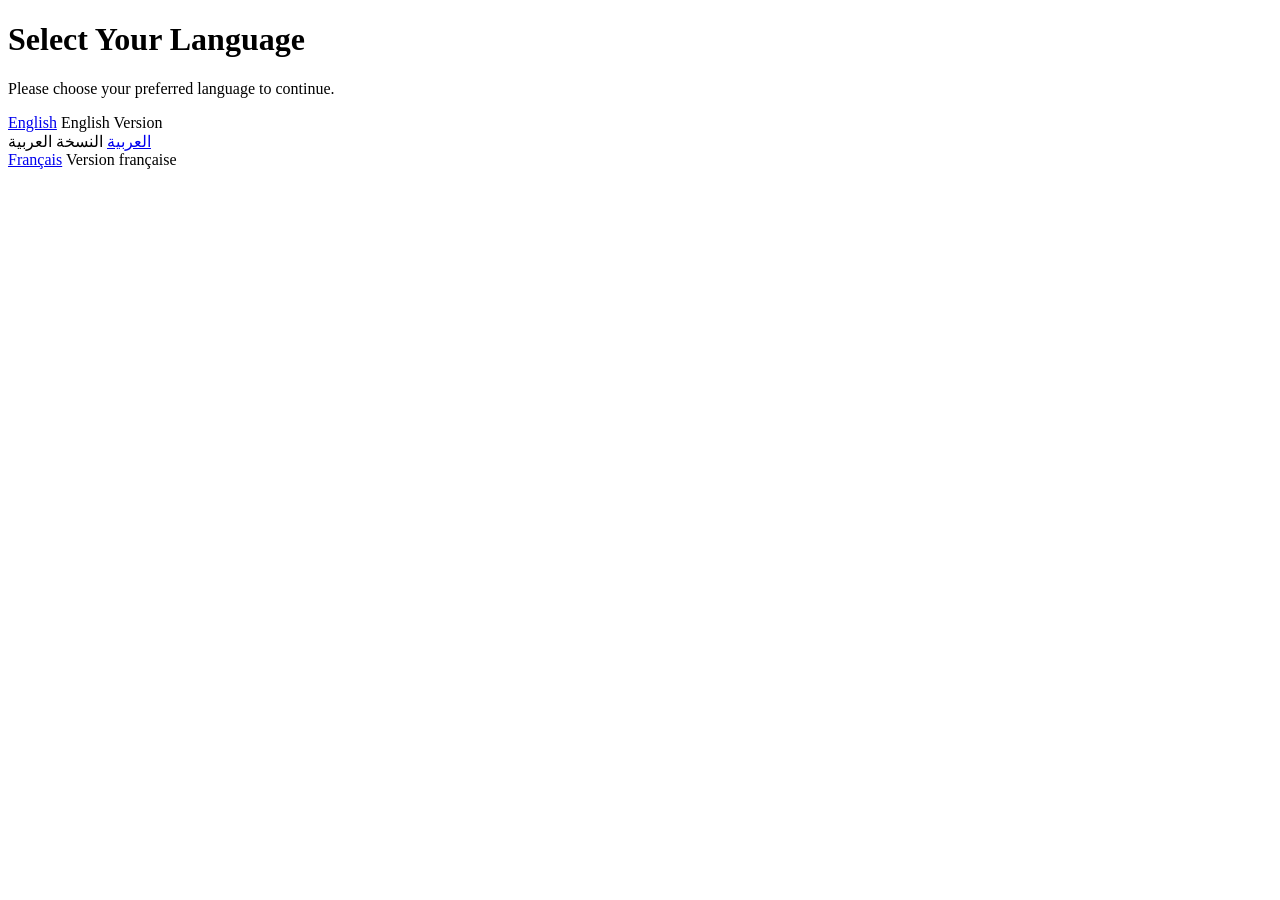
==== index.html @ 6f435495 "Add language selector page" ====
<!DOCTYPE html>
<html lang="en">
<head>
  <meta charset="UTF-8" />
  <meta name="viewport" content="width=device-width, initial-scale=1.0" />
  <title>Karim Nageeb – Choose Language</title>
  <link rel="stylesheet" href="style.css" />
</head>
<body>
  <div class="container">
    <div class="hero">
      <h1>Select Your Language</h1>
      <p>Please choose your preferred language to continue.</p>
      <div class="lang-cards">
        <div class="lang-card">
          <a href="en.html">English</a>
          <span>English Version</span>
        </div>
        <div class="lang-card">
          <a href="ar.html">العربية</a>
          <span>النسخة العربية</span>
        </div>
        <div class="lang-card">
          <a href="fr.html">Français</a>
          <span>Version française</span>
        </div>
      </div>
    </div>
  </div>
</body>
</html>
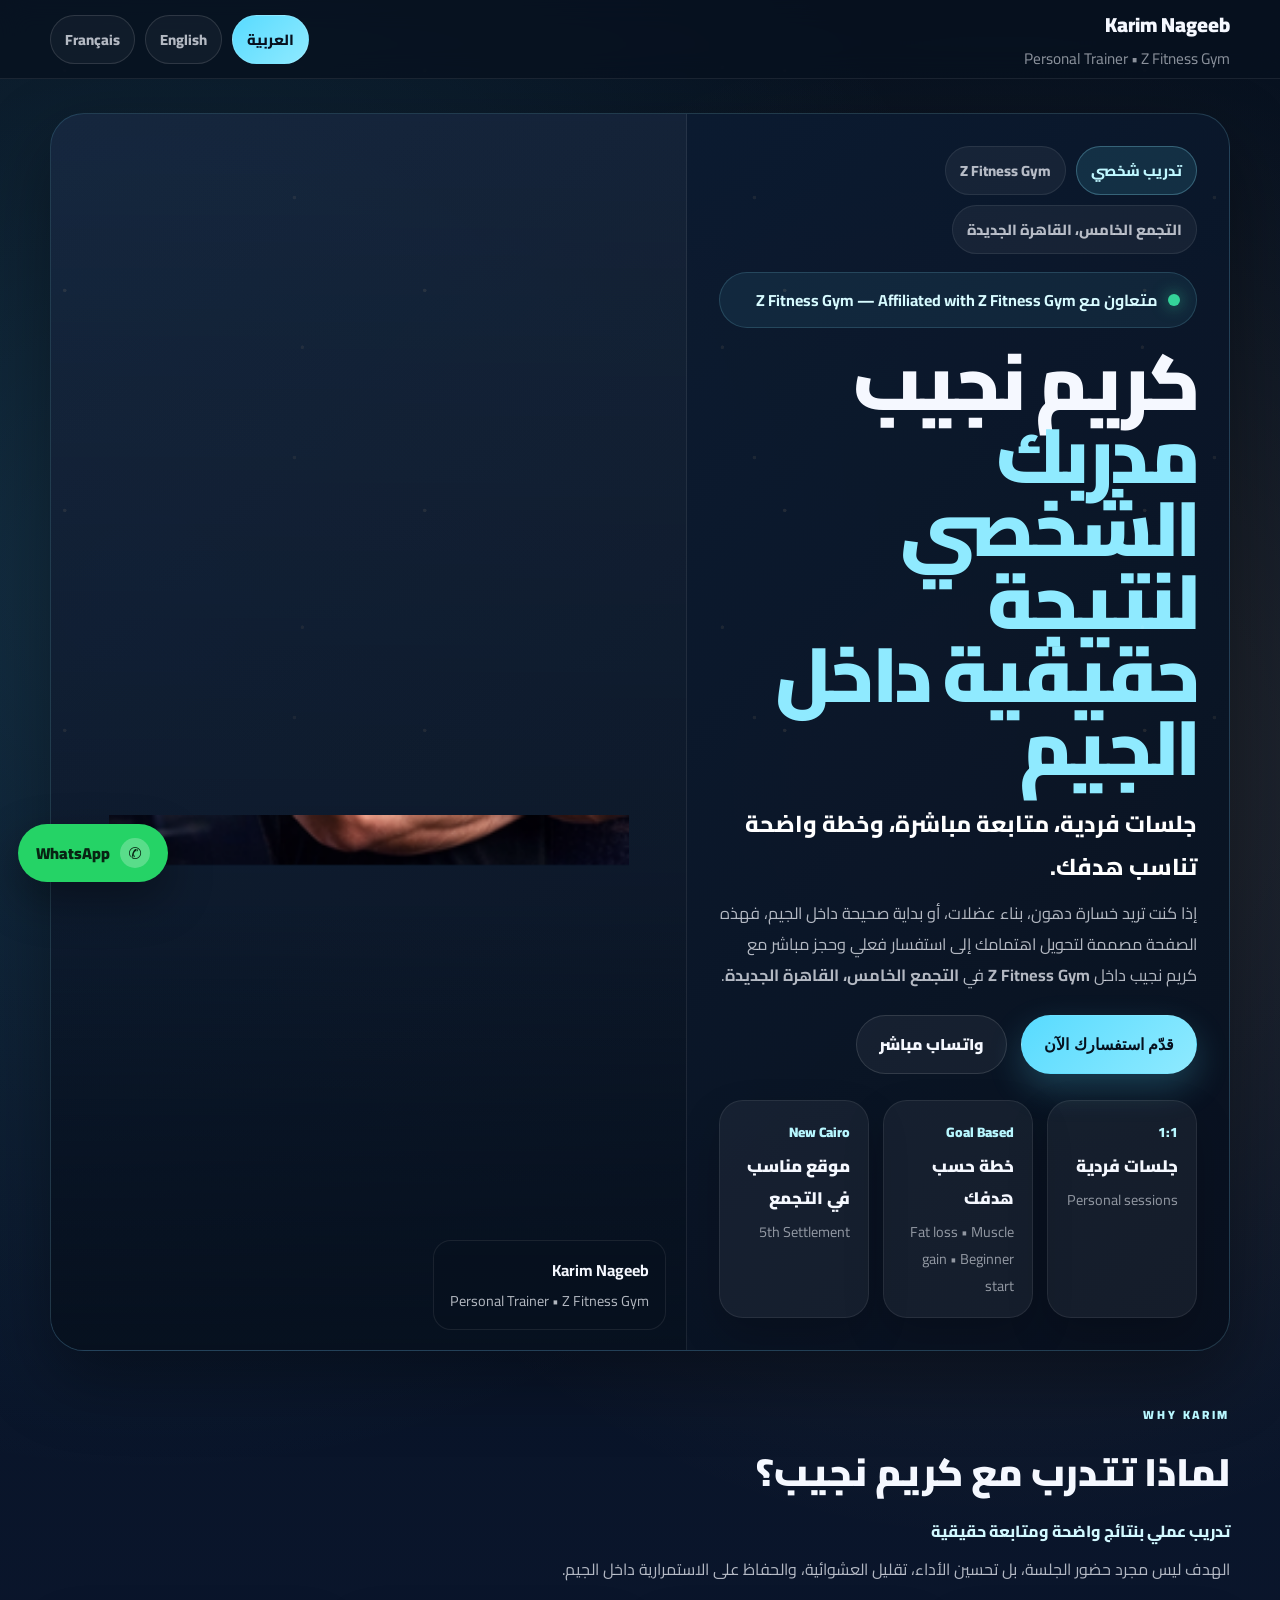
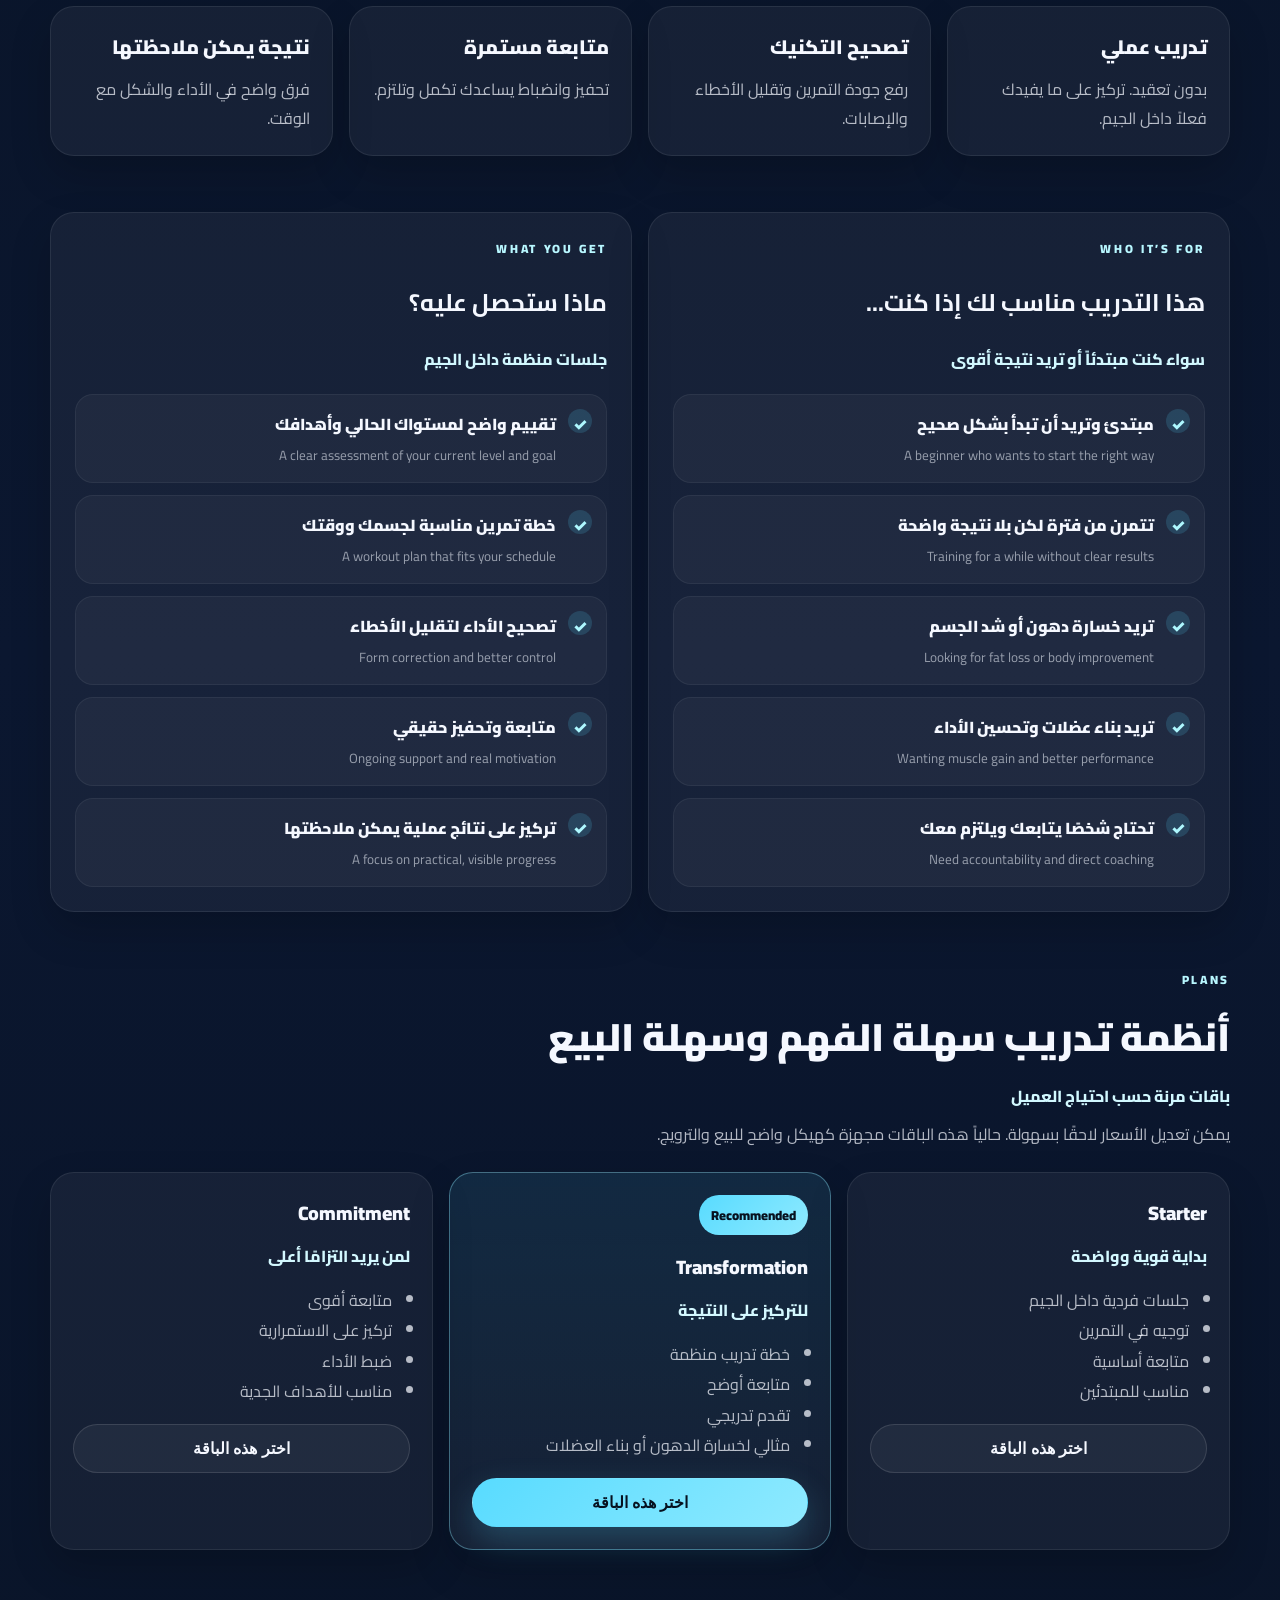
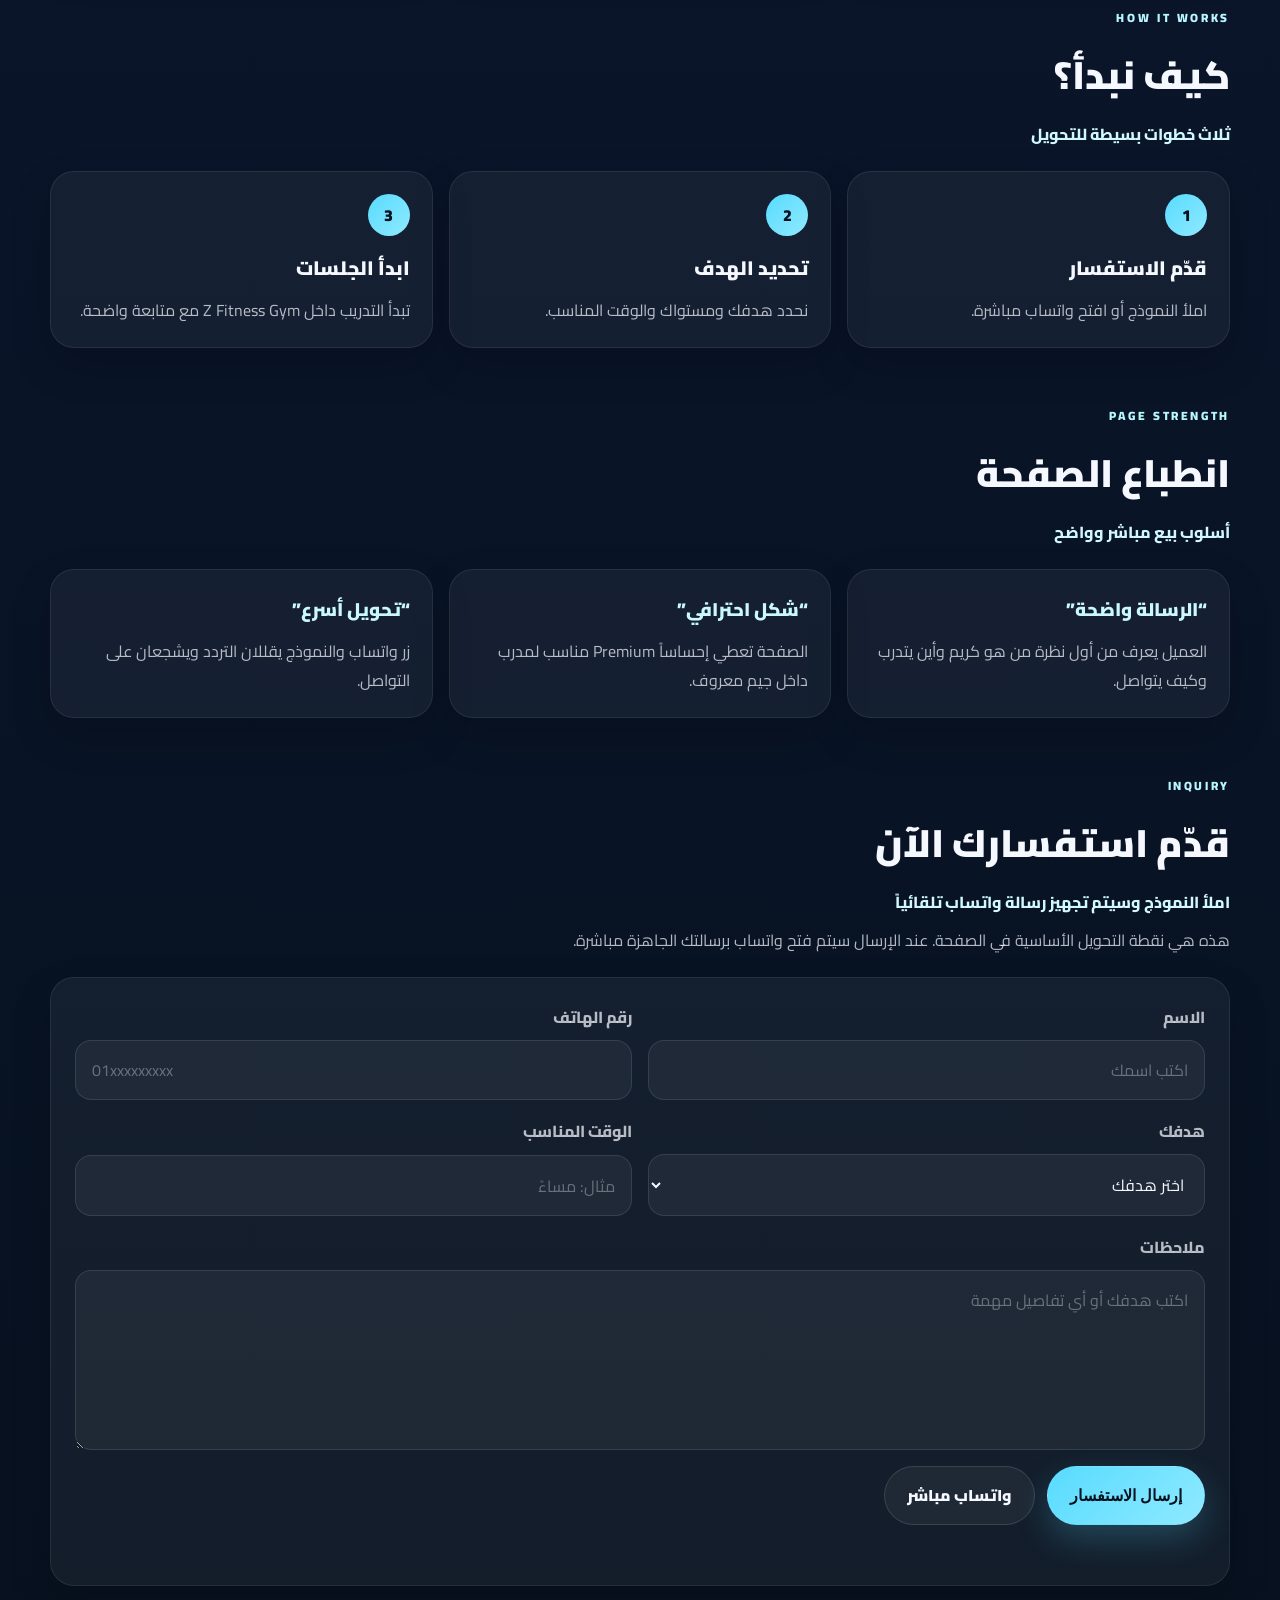
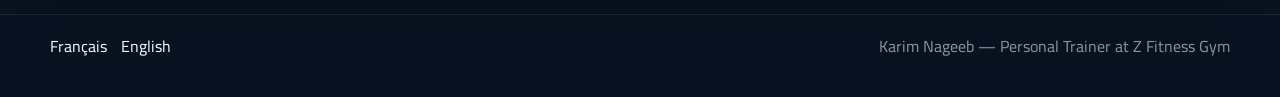
==== commit 2d9cf565: "Update website files" ====
--- a/index.html
+++ b/index.html
@@ -1,31 +1,40 @@
 <!DOCTYPE html>
-<html lang="en">
+<html lang="ar" dir="rtl">
 <head>
   <meta charset="UTF-8" />
   <meta name="viewport" content="width=device-width, initial-scale=1.0" />
-  <title>Karim Nageeb – Choose Language</title>
+  <title>كريم نجيب | مدرب شخصي في Z Fitness New Cairo</title>
+  <meta name="description" content="صفحة هبوط عربية كاملة لكريم نجيب، مدرب شخصي متعاون مع Z Fitness Gym في التجمع الخامس، القاهرة الجديدة." />
+  <meta property="og:image" content="karim-hero.png" />
+  <link rel="preconnect" href="https://fonts.googleapis.com" />
+  <link rel="preconnect" href="https://fonts.gstatic.com" crossorigin />
+  <link href="https://fonts.googleapis.com/css2?family=Cairo:wght@400;600;700;800;900&family=Inter:wght@400;500;600;700;800;900&display=swap" rel="stylesheet" />
   <link rel="stylesheet" href="style.css" />
 </head>
-<body>
-  <div class="container">
-    <div class="hero">
-      <h1>Select Your Language</h1>
-      <p>Please choose your preferred language to continue.</p>
-      <div class="lang-cards">
-        <div class="lang-card">
-          <a href="en.html">English</a>
-          <span>English Version</span>
-        </div>
-        <div class="lang-card">
-          <a href="ar.html">العربية</a>
-          <span>النسخة العربية</span>
-        </div>
-        <div class="lang-card">
-          <a href="fr.html">Français</a>
-          <span>Version française</span>
-        </div>
-      </div>
+<body class="rtl-page">
+  <a class="floating-whatsapp" href="https://wa.me/201005252119" target="_blank" rel="noreferrer" aria-label="WhatsApp"><span class="whatsapp-icon">✆</span><span>WhatsApp</span></a>
+  <header class="site-header">
+    <div class="container nav">
+      <div><div class="brand-title">Karim Nageeb</div><div class="brand-subtitle">Personal Trainer • Z Fitness Gym</div></div>
+      <div class="lang-switch"><a href="index.html" class="active">العربية</a><a href="en.html">English</a><a href="fr.html">Français</a></div>
     </div>
-  </div>
+  </header>
+  <main>
+    <section class="hero"><div class="container"><div class="hero-shell"><div class="hero-grid rtl"><div class="hero-copy"><div class="badge-row"><span class="badge">تدريب شخصي</span><span class="badge badge-dark">Z Fitness Gym</span><span class="badge badge-dark">التجمع الخامس، القاهرة الجديدة</span></div><div class="affiliation"><span class="affiliation-dot"></span><span>متعاون مع Z Fitness Gym — Affiliated with Z Fitness Gym</span></div><h1>كريم نجيب<br><span>مدربك الشخصي لنتيجة حقيقية داخل الجيم</span></h1><p class="hero-lead">جلسات فردية، متابعة مباشرة، وخطة واضحة تناسب هدفك.</p><p class="hero-text">إذا كنت تريد خسارة دهون، بناء عضلات، أو بداية صحيحة داخل الجيم، فهذه الصفحة مصممة لتحويل اهتمامك إلى استفسار فعلي وحجز مباشر مع كريم نجيب داخل <strong>Z Fitness Gym</strong> في <strong>التجمع الخامس، القاهرة الجديدة</strong>.</p><div class="cta-row"><button class="btn btn-primary" data-scroll="#inquiry">قدّم استفسارك الآن</button><a class="btn btn-secondary" href="https://wa.me/201005252119" target="_blank" rel="noreferrer">واتساب مباشر</a></div><div class="stats"><article class="stat-card"><div class="stat-top">1:1</div><div class="stat-main">جلسات فردية</div><div class="stat-sub">Personal sessions</div></article><article class="stat-card"><div class="stat-top">Goal Based</div><div class="stat-main">خطة حسب هدفك</div><div class="stat-sub">Fat loss • Muscle gain • Beginner start</div></article><article class="stat-card"><div class="stat-top">New Cairo</div><div class="stat-main">موقع مناسب في التجمع</div><div class="stat-sub">5th Settlement</div></article></div></div><div class="hero-image-card"><img src="karim-hero.png" alt="Karim Nageeb" class="hero-image" /><div class="hero-photo-badge"><strong>Karim Nageeb</strong><span>Personal Trainer • Z Fitness Gym</span></div></div></div></div></div></section>
+
+    <section class="section"><div class="container"><div class="section-heading"><div class="eyebrow">Why Karim</div><h2>لماذا تتدرب مع كريم نجيب؟</h2><p class="section-subtitle">تدريب عملي بنتائج واضحة ومتابعة حقيقية</p><p class="section-copy">الهدف ليس مجرد حضور الجلسة، بل تحسين الأداء، تقليل العشوائية، والحفاظ على الاستمرارية داخل الجيم.</p></div><div class="cards four"><article class="info-card"><h3>تدريب عملي</h3><p>بدون تعقيد. تركيز على ما يفيدك فعلاً داخل الجيم.</p></article><article class="info-card"><h3>تصحيح التكنيك</h3><p>رفع جودة التمرين وتقليل الأخطاء والإصابات.</p></article><article class="info-card"><h3>متابعة مستمرة</h3><p>تحفيز وانضباط يساعدك تكمل وتلتزم.</p></article><article class="info-card"><h3>نتيجة يمكن ملاحظتها</h3><p>فرق واضح في الأداء والشكل مع الوقت.</p></article></div></div></section>
+
+    <section class="section"><div class="container split-grid"><article class="panel"><div class="eyebrow">Who It’s For</div><h2>هذا التدريب مناسب لك إذا كنت...</h2><p class="section-subtitle">سواء كنت مبتدئاً أو تريد نتيجة أقوى</p><ul class="check-list"><li><span>مبتدئ وتريد أن تبدأ بشكل صحيح</span><small>A beginner who wants to start the right way</small></li><li><span>تتمرن من فترة لكن بلا نتيجة واضحة</span><small>Training for a while without clear results</small></li><li><span>تريد خسارة دهون أو شد الجسم</span><small>Looking for fat loss or body improvement</small></li><li><span>تريد بناء عضلات وتحسين الأداء</span><small>Wanting muscle gain and better performance</small></li><li><span>تحتاج شخصًا يتابعك ويلتزم معك</span><small>Need accountability and direct coaching</small></li></ul></article><article class="panel"><div class="eyebrow">What You Get</div><h2>ماذا ستحصل عليه؟</h2><p class="section-subtitle">جلسات منظمة داخل الجيم</p><ul class="check-list"><li><span>تقييم واضح لمستواك الحالي وأهدافك</span><small>A clear assessment of your current level and goal</small></li><li><span>خطة تمرين مناسبة لجسمك ووقتك</span><small>A workout plan that fits your schedule</small></li><li><span>تصحيح الأداء لتقليل الأخطاء</span><small>Form correction and better control</small></li><li><span>متابعة وتحفيز حقيقي</span><small>Ongoing support and real motivation</small></li><li><span>تركيز على نتائج عملية يمكن ملاحظتها</span><small>A focus on practical, visible progress</small></li></ul></article></div></section>
+
+    <section class="section"><div class="container"><div class="section-heading"><div class="eyebrow">Plans</div><h2>أنظمة تدريب سهلة الفهم وسهلة البيع</h2><p class="section-subtitle">باقات مرنة حسب احتياج العميل</p><p class="section-copy">يمكن تعديل الأسعار لاحقًا بسهولة. حالياً هذه الباقات مجهزة كهيكل واضح للبيع والترويج.</p></div><div class="cards three"><article class="plan-card"><h3>Starter</h3><p class="plan-subtitle">بداية قوية وواضحة</p><ul><li>جلسات فردية داخل الجيم</li><li>توجيه في التمرين</li><li>متابعة أساسية</li><li>مناسب للمبتدئين</li></ul><button class="btn btn-secondary plan-btn" data-scroll="#inquiry">اختر هذه الباقة</button></article><article class="plan-card plan-featured"><div class="recommended">Recommended</div><h3>Transformation</h3><p class="plan-subtitle">للتركيز على النتيجة</p><ul><li>خطة تدريب منظمة</li><li>متابعة أوضح</li><li>تقدم تدريجي</li><li>مثالي لخسارة الدهون أو بناء العضلات</li></ul><button class="btn btn-primary plan-btn" data-scroll="#inquiry">اختر هذه الباقة</button></article><article class="plan-card"><h3>Commitment</h3><p class="plan-subtitle">لمن يريد التزامًا أعلى</p><ul><li>متابعة أقوى</li><li>تركيز على الاستمرارية</li><li>ضبط الأداء</li><li>مناسب للأهداف الجدية</li></ul><button class="btn btn-secondary plan-btn" data-scroll="#inquiry">اختر هذه الباقة</button></article></div></div></section>
+
+    <section class="section"><div class="container"><div class="section-heading"><div class="eyebrow">How It Works</div><h2>كيف نبدأ؟</h2><p class="section-subtitle">ثلاث خطوات بسيطة للتحويل</p></div><div class="steps-grid"><article class="step-card"><div class="step-number">1</div><h3>قدّم الاستفسار</h3><p>املأ النموذج أو افتح واتساب مباشرة.</p></article><article class="step-card"><div class="step-number">2</div><h3>تحديد الهدف</h3><p>نحدد هدفك ومستواك والوقت المناسب.</p></article><article class="step-card"><div class="step-number">3</div><h3>ابدأ الجلسات</h3><p>تبدأ التدريب داخل Z Fitness Gym مع متابعة واضحة.</p></article></div></div></section>
+
+    <section class="section"><div class="container"><div class="section-heading"><div class="eyebrow">Page Strength</div><h2>انطباع الصفحة</h2><p class="section-subtitle">أسلوب بيع مباشر وواضح</p></div><div class="testimonials"><article class="testimonial-card"><div class="quote">“الرسالة واضحة”</div><div class="author">العميل يعرف من أول نظرة من هو كريم وأين يتدرب وكيف يتواصل.</div></article><article class="testimonial-card"><div class="quote">“شكل احترافي”</div><div class="author">الصفحة تعطي إحساساً Premium مناسب لمدرب داخل جيم معروف.</div></article><article class="testimonial-card"><div class="quote">“تحويل أسرع”</div><div class="author">زر واتساب والنموذج يقللان التردد ويشجعان على التواصل.</div></article></div></div></section>
+
+    <section class="section" id="inquiry"><div class="container"><div class="section-heading"><div class="eyebrow">Inquiry</div><h2>قدّم استفسارك الآن</h2><p class="section-subtitle">املأ النموذج وسيتم تجهيز رسالة واتساب تلقائياً</p><p class="section-copy">هذه هي نقطة التحويل الأساسية في الصفحة. عند الإرسال سيتم فتح واتساب برسالتك الجاهزة مباشرة.</p></div><div class="form-card"><form id="inquiryForm" class="inquiry-form" data-intro="استفسار تدريب جديد" data-label-name="الاسم" data-label-phone="الهاتف" data-label-goal="الهدف" data-label-time="الوقت المناسب" data-label-notes="الملاحظات" data-error="من فضلك أكمل البيانات الأساسية." data-success="جاري فتح واتساب برسالتك الجاهزة..." data-na="غير محدد" data-none="لا يوجد"><div class="field"><label for="name">الاسم</label><input id="name" name="name" type="text" placeholder="اكتب اسمك" required /></div><div class="field"><label for="phone">رقم الهاتف</label><input id="phone" name="phone" type="tel" placeholder="01xxxxxxxxx" required /></div><div class="field"><label for="goal">هدفك</label><select id="goal" name="goal" required><option value="" disabled selected>اختر هدفك</option><option value="خسارة دهون">خسارة دهون</option><option value="بناء عضلات">بناء عضلات</option><option value="بداية للمبتدئين">بداية للمبتدئين</option><option value="تحسين الأداء">تحسين الأداء</option></select></div><div class="field"><label for="time">الوقت المناسب</label><input id="time" name="time" type="text" placeholder="مثال: مساءً" /></div><div class="field field-wide"><label for="notes">ملاحظات</label><textarea id="notes" name="notes" rows="5" placeholder="اكتب هدفك أو أي تفاصيل مهمة"></textarea></div><div class="form-actions"><button class="btn btn-primary" type="submit">إرسال الاستفسار</button><a class="btn btn-secondary" href="https://wa.me/201005252119" target="_blank" rel="noreferrer">واتساب مباشر</a></div><div id="formMessage" class="form-message" aria-live="polite"></div></form></div></div></section>
+  </main>
+  <footer class="site-footer"><div class="container footer-wrap"><div>Karim Nageeb — Personal Trainer at Z Fitness Gym</div><div class="footer-links"><a href="en.html">English</a><a href="fr.html">Français</a></div></div></footer>
+  <script src="script.js"></script>
 </body>
-</html>
+</html>
--- a/style.css
+++ b/style.css
@@ -0,0 +1,186 @@
+:root {
+  --bg: #07111f;
+  --bg-soft: #0d1f38;
+  --panel: rgba(255,255,255,0.05);
+  --panel-2: rgba(255,255,255,0.07);
+  --border: rgba(143,234,255,0.18);
+  --text: #f5f8ff;
+  --muted: rgba(245,248,255,0.72);
+  --soft: rgba(245,248,255,0.56);
+  --cyan: #8feaff;
+  --cyan-strong: #58dbff;
+  --cyan-deep: #14314d;
+  --gold: rgba(255, 201, 125, 0.28);
+  --shadow: 0 28px 70px rgba(0,0,0,.35);
+  --wa: #25d366;
+  --container: 1180px;
+}
+* { box-sizing: border-box; }
+html { scroll-behavior: smooth; }
+body {
+  margin: 0;
+  font-family: "Cairo", "Inter", system-ui, sans-serif;
+  color: var(--text);
+  background:
+    radial-gradient(circle at 12% 12%, rgba(88,219,255,.14), transparent 20%),
+    radial-gradient(circle at 78% 16%, rgba(255,201,125,.12), transparent 18%),
+    linear-gradient(180deg, #07111f 0%, #0b1730 46%, #07111f 100%);
+}
+body::before {
+  content: "";
+  position: fixed;
+  inset: 0;
+  pointer-events: none;
+  background-image:
+    radial-gradient(circle at 18% 32%, rgba(255,201,125,.16) 0 1.5px, transparent 2px),
+    radial-gradient(circle at 72% 24%, rgba(255,201,125,.12) 0 1.5px, transparent 2px),
+    radial-gradient(circle at 64% 76%, rgba(255,201,125,.12) 0 1.5px, transparent 2px);
+  background-size: 360px 220px, 420px 280px, 460px 260px;
+  opacity: .6;
+  mix-blend-mode: screen;
+}
+img { max-width: 100%; display: block; }
+a { color: inherit; text-decoration: none; }
+.container { width: min(calc(100% - 24px), var(--container)); margin: 0 auto; }
+.site-header {
+  position: sticky; top: 0; z-index: 40;
+  backdrop-filter: blur(14px);
+  background: rgba(7,17,31,.78);
+  border-bottom: 1px solid rgba(255,255,255,.08);
+}
+.nav {
+  min-height: 78px; display:flex; align-items:center; justify-content:space-between; gap:18px;
+}
+.brand-title { font-size: 1.28rem; font-weight: 900; }
+.brand-subtitle { color: var(--soft); font-size: .96rem; }
+.lang-switch { display:flex; gap:10px; flex-wrap: wrap; }
+.lang-switch a {
+  padding: 10px 14px; border-radius: 999px; border: 1px solid rgba(255,255,255,.12);
+  background: rgba(255,255,255,.04); color: var(--muted); font-size: .92rem; font-weight: 800;
+}
+.lang-switch a.active { background: linear-gradient(135deg, var(--cyan-strong), var(--cyan)); color: #07111f; }
+.hero { padding: 34px 0 24px; }
+.hero-shell {
+  border-radius: 34px; overflow: hidden; border:1px solid var(--border); box-shadow: var(--shadow);
+  background: linear-gradient(135deg, rgba(13,31,56,.94), rgba(8,16,30,.94));
+}
+.hero-grid { display:grid; grid-template-columns: .92fr 1.08fr; gap: 0; align-items: stretch; }
+.hero-grid.rtl { direction: rtl; }
+.hero-image-card {
+  position: relative; min-height: 560px;
+  background: linear-gradient(180deg, rgba(255,255,255,.04), rgba(7,17,31,.4));
+  border-left: 1px solid rgba(255,255,255,.08);
+  display:flex; align-items:end; justify-content:center; overflow:hidden;
+}
+.rtl .hero-image-card { border-left: 0; border-right: 1px solid rgba(255,255,255,.08); }
+.hero-image-card::after {
+  content: ""; position: absolute; inset: auto 0 0 0; height: 36%;
+  background: linear-gradient(180deg, transparent, rgba(7,17,31,.94));
+}
+.hero-image {
+  width: 100%; max-width: 520px; object-fit: cover; object-position: center top; position: relative; z-index: 0;
+}
+.hero-photo-badge {
+  position: absolute; right: 20px; bottom: 20px; z-index: 1; text-align: right;
+  background: rgba(7,17,31,.72); border:1px solid rgba(255,255,255,.08); border-radius: 18px; padding: 14px 16px;
+}
+.hero-photo-badge strong { display:block; font-size: 1rem; }
+.hero-photo-badge span { color: var(--muted); font-size: .9rem; }
+.hero-copy { padding: 32px; display:flex; flex-direction:column; justify-content:center; }
+.badge-row { display:flex; gap: 10px; flex-wrap: wrap; margin-bottom: 18px; }
+.badge {
+  padding: 10px 14px; border-radius: 999px; border:1px solid rgba(143,234,255,.28);
+  background: rgba(88,219,255,.12); color: #bff7ff; font-size: .92rem; font-weight: 800;
+}
+.badge-dark { background: rgba(255,255,255,.05); border-color: rgba(255,255,255,.08); color: var(--muted); }
+.affiliation {
+  display:inline-flex; align-items:center; gap:10px; padding: 12px 16px; border-radius: 999px;
+  border:1px solid rgba(143,234,255,.16); background: rgba(88,219,255,.08); color: #d7fbff; margin-bottom: 18px; font-weight: 700;
+}
+.affiliation-dot { width: 12px; height: 12px; border-radius: 50%; background: #34d399; box-shadow: 0 0 16px rgba(52,211,153,.65); }
+.hero h1 { margin: 0; font-size: clamp(2.9rem, 6vw, 5.6rem); line-height: .95; letter-spacing: -.05em; font-weight: 900; }
+.hero h1 span { display:block; color: var(--cyan); }
+.hero-lead { margin: 18px 0 10px; color: #fff; font-size: clamp(1.15rem, 1.8vw, 1.6rem); font-weight: 800; }
+.hero-text { margin: 0; color: var(--muted); line-height: 1.9; font-size: 1.02rem; }
+.cta-row { display:flex; gap:14px; flex-wrap: wrap; margin-top: 24px; }
+.btn {
+  display:inline-flex; align-items:center; justify-content:center; padding: 14px 22px; border-radius: 999px;
+  border:1px solid transparent; font-weight: 900; cursor: pointer; transition: .18s ease; font-size: .98rem;
+}
+.btn:hover { transform: translateY(-2px); }
+.btn-primary { background: linear-gradient(135deg, var(--cyan-strong), var(--cyan)); color:#06111f; box-shadow: 0 14px 34px rgba(88,219,255,.22); }
+.btn-secondary { background: rgba(255,255,255,.05); border-color: rgba(255,255,255,.12); color: var(--text); }
+.stats { display:grid; grid-template-columns: repeat(3, minmax(0,1fr)); gap: 14px; margin-top: 26px; }
+.stat-card,.info-card,.panel,.plan-card,.step-card,.testimonial-card,.form-card {
+  background: var(--panel); border:1px solid rgba(255,255,255,.08); border-radius: 24px; box-shadow: 0 18px 40px rgba(0,0,0,.18);
+}
+.stat-card { padding: 18px; text-align: right; }
+.stat-top { color: #b8f7ff; font-size: .86rem; font-weight: 900; }
+.stat-main { font-size: 1.05rem; font-weight: 900; margin-top: 5px; }
+.stat-sub { color: var(--soft); font-size: .9rem; margin-top: 4px; }
+.section { padding: 28px 0; }
+.section-heading { max-width: 820px; margin-bottom: 22px; }
+.eyebrow { color: #b8f7ff; text-transform: uppercase; letter-spacing: .22em; font-size: .75rem; font-weight: 900; }
+.section-heading h2 { margin: 10px 0 8px; font-size: clamp(1.9rem, 3vw, 3rem); font-weight: 900; }
+.section-subtitle { margin: 0; color: #d1f8ff; font-weight: 800; }
+.section-copy { margin-top: 8px; color: var(--muted); line-height: 1.9; }
+.cards { display:grid; gap:16px; }
+.cards.four { grid-template-columns: repeat(4, minmax(0,1fr)); }
+.cards.three { grid-template-columns: repeat(3, minmax(0,1fr)); }
+.info-card,.plan-card,.step-card,.testimonial-card { padding: 22px; text-align: right; }
+.info-card h3,.plan-card h3,.step-card h3 { margin:0 0 10px; font-size: 1.22rem; font-weight: 900; }
+.info-card p,.testimonial-card .author,.step-card p { color: var(--muted); line-height: 1.8; margin: 0; }
+.split-grid { display:grid; grid-template-columns: repeat(2, minmax(0,1fr)); gap: 16px; }
+.panel { padding: 24px; text-align: right; }
+.check-list { list-style:none; padding:0; margin:20px 0 0; display:grid; gap: 12px; }
+.check-list li { position: relative; padding: 14px 14px 14px 50px; border-radius: 18px; background: rgba(255,255,255,.04); border:1px solid rgba(255,255,255,.06); }
+.rtl-page .check-list li { padding: 14px 50px 14px 14px; }
+.check-list li::before {
+  content: "✓"; position:absolute; left: 14px; top: 14px; width: 24px; height:24px; border-radius: 50%;
+  display:grid; place-items:center; background: rgba(88,219,255,.16); color: #aef8ff; font-weight: 900;
+}
+.rtl-page .check-list li::before { left: auto; right: 14px; }
+.check-list span { display:block; font-weight: 900; }
+.check-list small { display:block; color: var(--soft); margin-top: 4px; }
+.plan-subtitle { margin: 0 0 14px; color: #d3f8ff; font-weight: 800; }
+.plan-card ul { margin: 0; padding-right: 18px; color: var(--muted); line-height: 1.9; }
+.plan-featured { border-color: rgba(143,234,255,.38); background: linear-gradient(180deg, rgba(88,219,255,.10), rgba(255,255,255,.05)); }
+.recommended { display:inline-block; padding: 8px 12px; border-radius:999px; background: linear-gradient(135deg, var(--cyan-strong), var(--cyan)); color:#07111f; font-size: .82rem; font-weight: 900; margin-bottom: 14px; }
+.plan-btn { margin-top: 18px; width: 100%; }
+.steps-grid,.testimonials { display:grid; grid-template-columns: repeat(3, minmax(0,1fr)); gap: 16px; }
+.step-number { width: 42px; height: 42px; border-radius: 50%; display:grid; place-items:center; background: linear-gradient(135deg, var(--cyan-strong), var(--cyan)); color: #07111f; font-weight: 900; margin-bottom: 14px; }
+.quote { color: #c9f8ff; font-size: 1.15rem; font-weight: 900; margin-bottom: 10px; }
+.form-card { padding: 24px; }
+.inquiry-form { display:grid; grid-template-columns: repeat(2, minmax(0,1fr)); gap:16px; }
+.field { display:grid; gap: 8px; text-align: right; }
+.field label { color: var(--muted); font-weight: 800; }
+.field-wide { grid-column: 1 / -1; }
+input,select,textarea {
+  width:100%; padding: 14px 16px; border-radius: 16px; border:1px solid rgba(255,255,255,.10);
+  background: rgba(255,255,255,.05); color: var(--text); font: inherit; outline: none;
+}
+input::placeholder,textarea::placeholder { color: rgba(245,248,255,.34); }
+input:focus,select:focus,textarea:focus { border-color: rgba(143,234,255,.34); box-shadow: 0 0 0 4px rgba(88,219,255,.12); }
+.form-actions { grid-column: 1 / -1; display:flex; gap:12px; flex-wrap: wrap; }
+.form-message { grid-column: 1 / -1; min-height: 20px; color: #b9ffe1; font-weight: 800; }
+.site-footer { padding: 16px 0 36px; border-top: 1px solid rgba(255,255,255,.08); }
+.footer-wrap { display:flex; justify-content:space-between; align-items:center; gap: 14px; color: var(--soft); }
+.footer-links { display:flex; gap: 14px; }
+.footer-links a { color: var(--text); }
+.floating-whatsapp {
+  position: fixed; left: 18px; bottom: 18px; z-index: 80; display:inline-flex; align-items:center; gap:10px;
+  padding: 14px 18px; border-radius: 999px; background: var(--wa); color:#082313; font-weight: 900; box-shadow: 0 18px 45px rgba(0,0,0,.35);
+}
+.whatsapp-icon { width: 30px; height: 30px; border-radius: 50%; background: rgba(255,255,255,.24); display:grid; place-items:center; }
+@media (max-width: 980px) {
+  .hero-grid,.cards.four,.cards.three,.split-grid,.steps-grid,.testimonials,.inquiry-form { grid-template-columns: 1fr; }
+  .hero-image-card { min-height: 380px; }
+  .stats { grid-template-columns: 1fr; }
+}
+@media (max-width: 720px) {
+  .nav,.footer-wrap { flex-direction: column; align-items: stretch; }
+  .lang-switch,.form-actions,.cta-row,.footer-links { justify-content: center; }
+  .hero-copy { padding: 22px; }
+  .hero-image-card { min-height: 300px; }
+  .floating-whatsapp { left: 12px; right: 12px; bottom: 12px; justify-content: center; }
+}
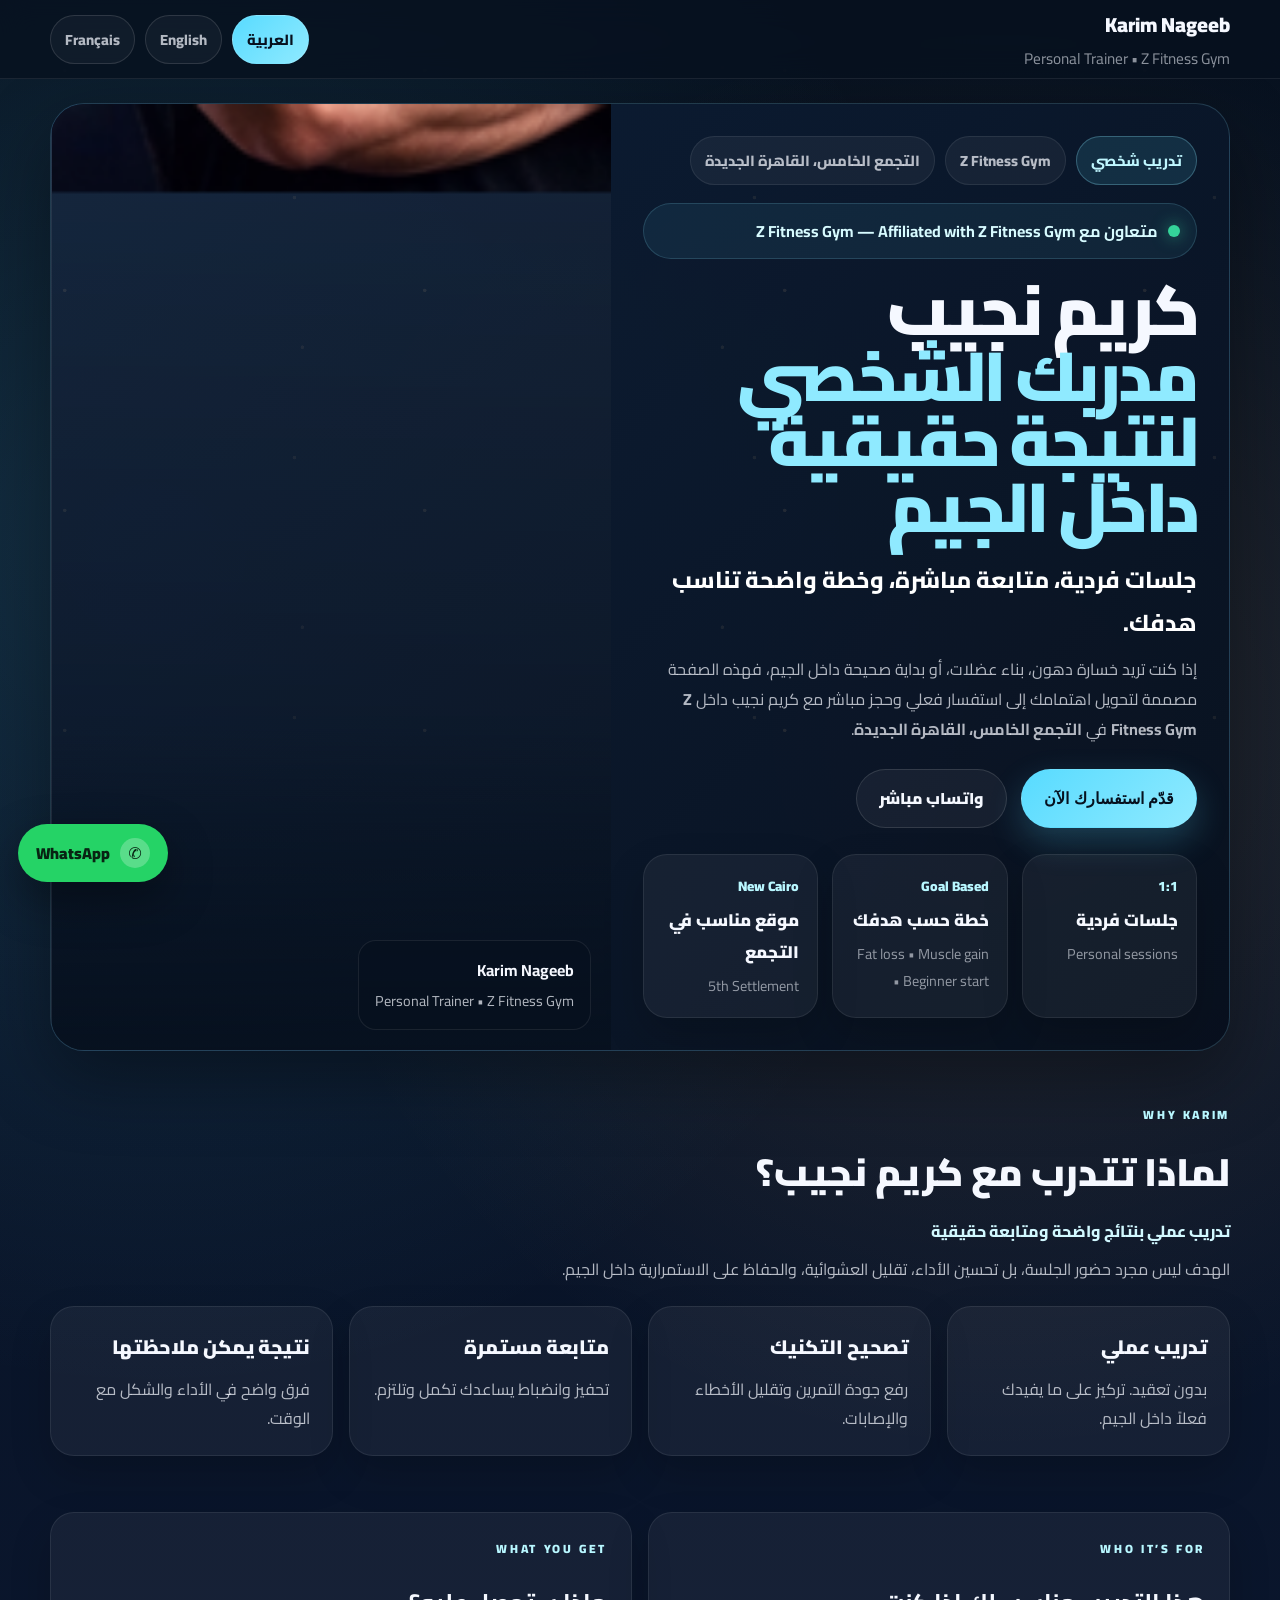
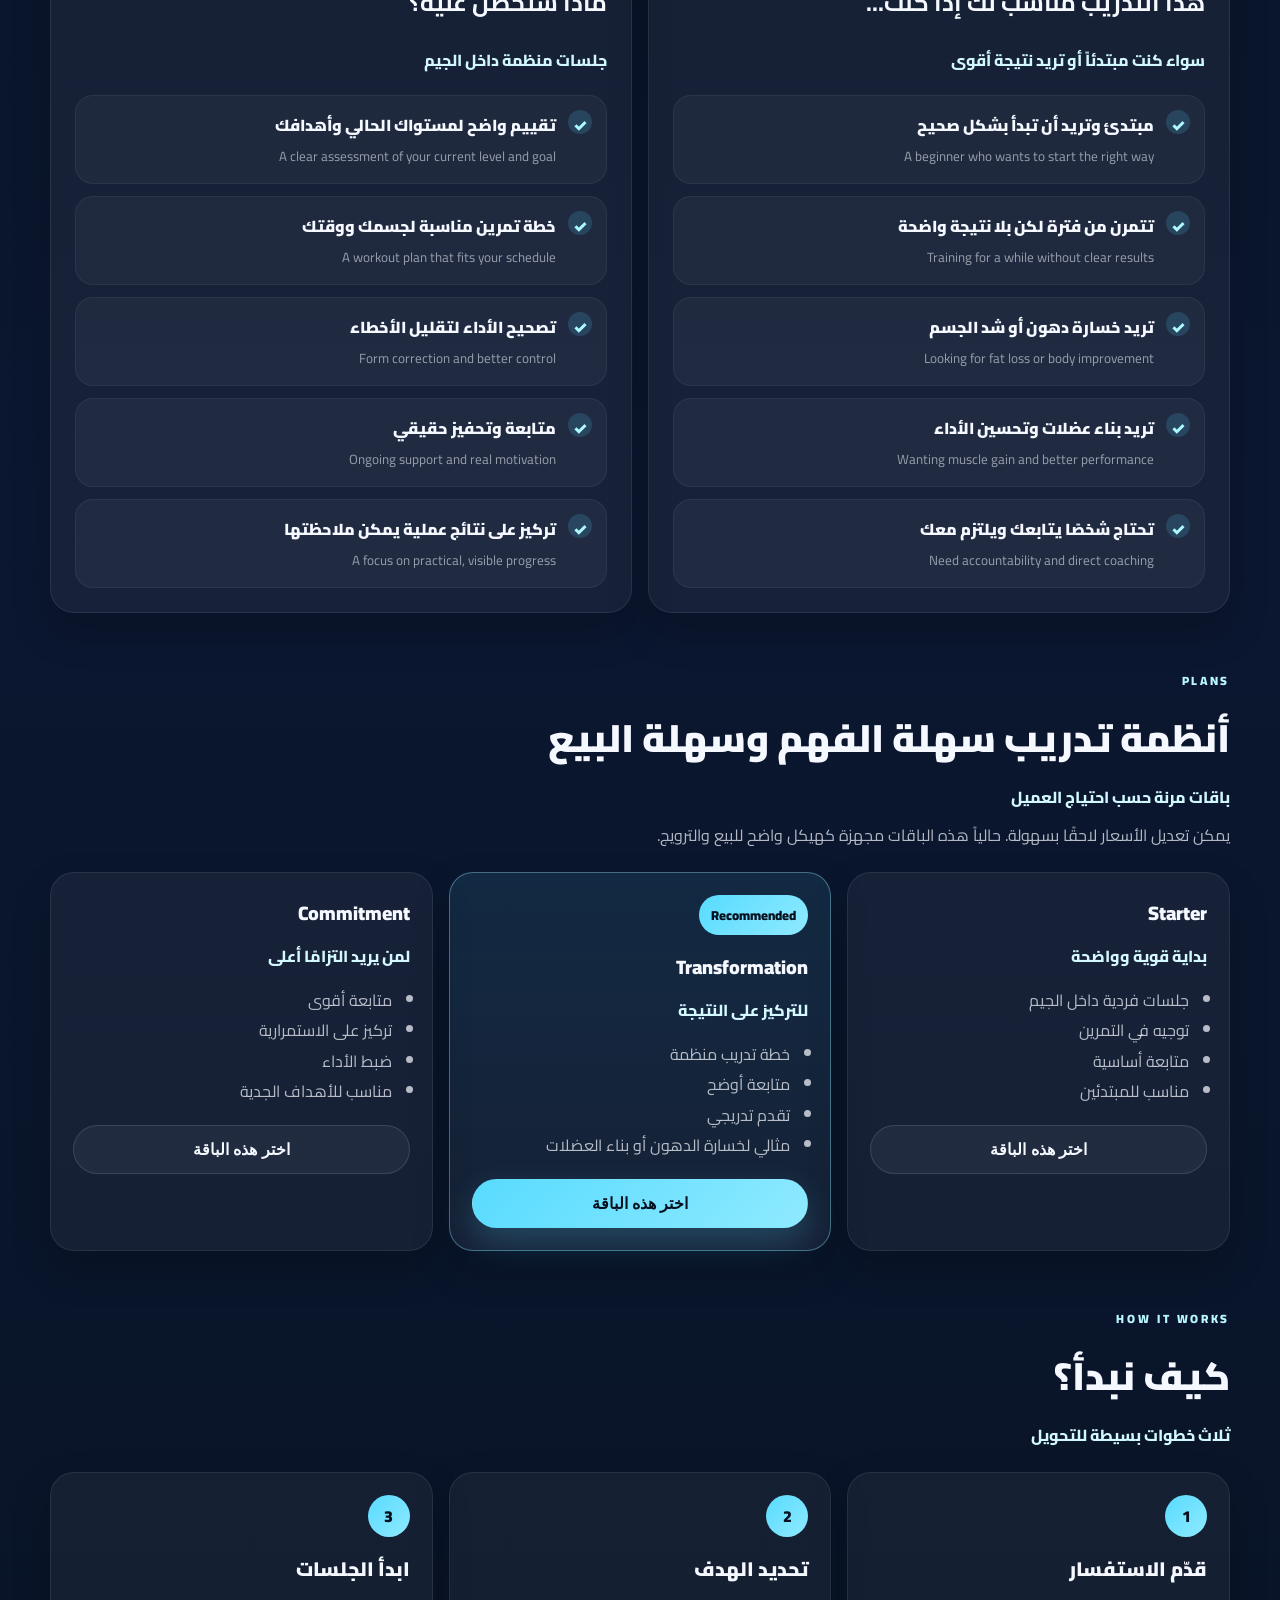
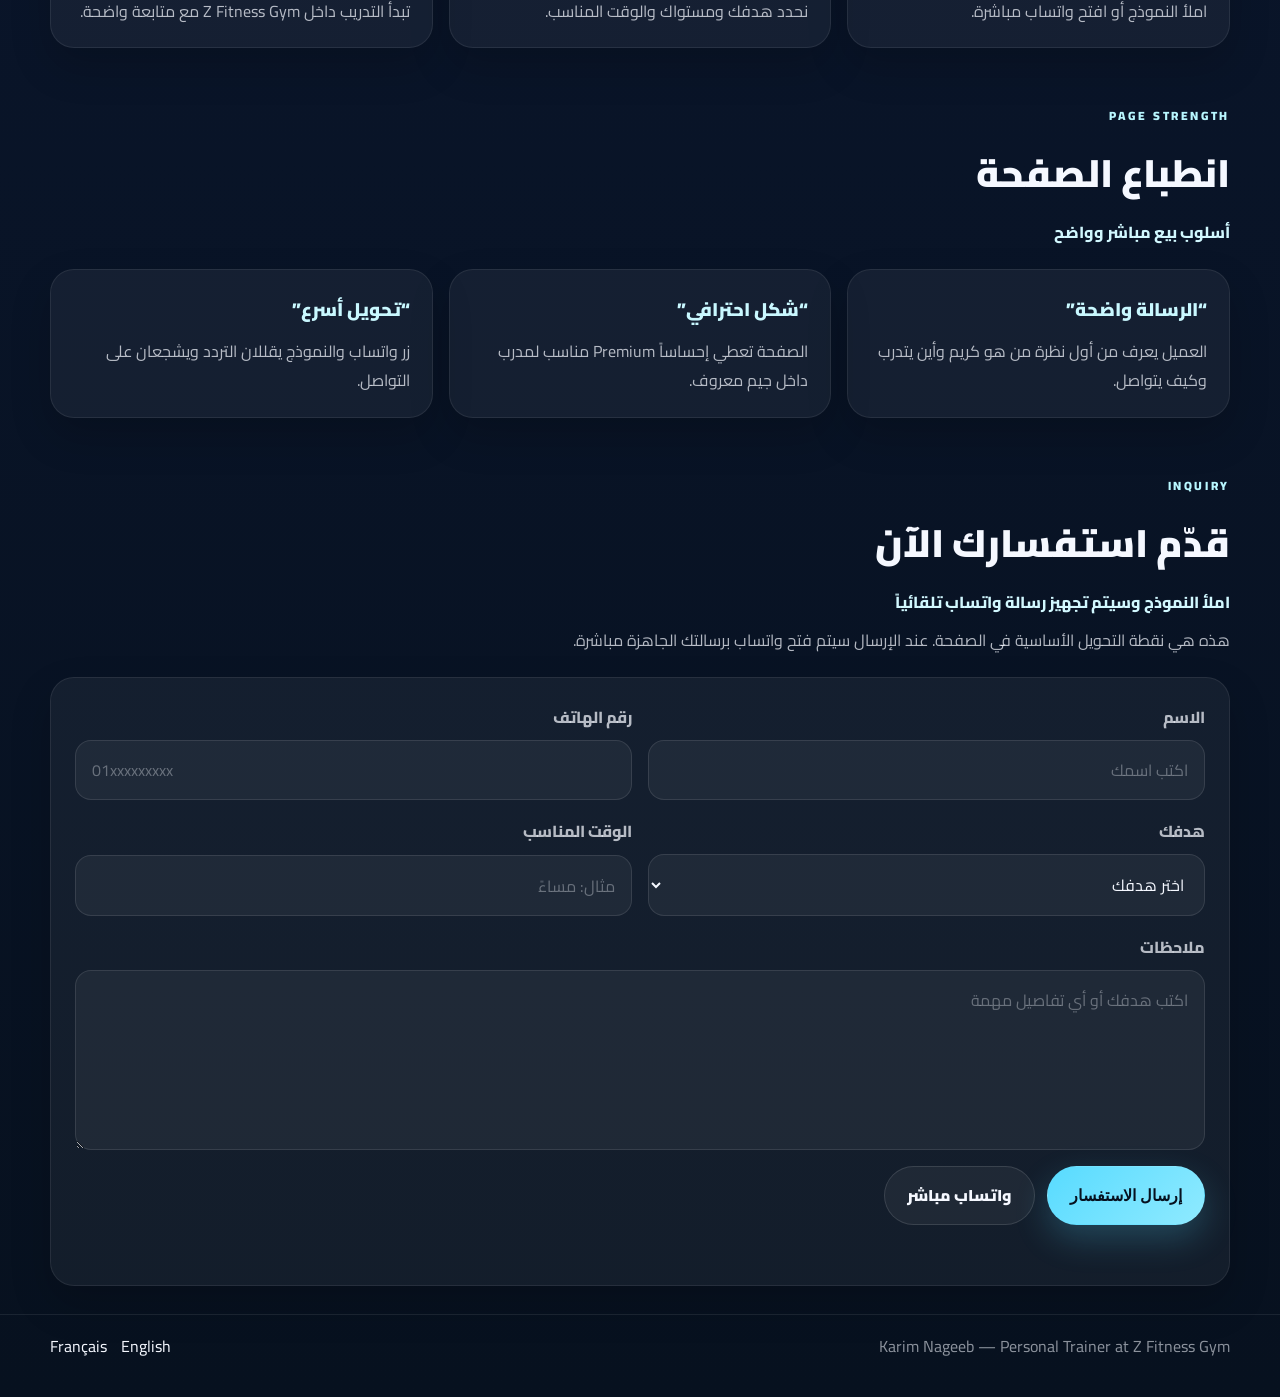
==== commit c448e9b5: "Update website files" ====
--- a/index.html
+++ b/index.html
@@ -10,6 +10,7 @@
   <link rel="preconnect" href="https://fonts.gstatic.com" crossorigin />
   <link href="https://fonts.googleapis.com/css2?family=Cairo:wght@400;600;700;800;900&family=Inter:wght@400;500;600;700;800;900&display=swap" rel="stylesheet" />
   <link rel="stylesheet" href="style.css" />
+  <link rel="stylesheet" href="hero-fix.css" />
 </head>
 <body class="rtl-page">
   <a class="floating-whatsapp" href="https://wa.me/201005252119" target="_blank" rel="noreferrer" aria-label="WhatsApp"><span class="whatsapp-icon">✆</span><span>WhatsApp</span></a>
--- a/style.css
+++ b/style.css
@@ -1,186 +1 @@
-:root {
-  --bg: #07111f;
-  --bg-soft: #0d1f38;
-  --panel: rgba(255,255,255,0.05);
-  --panel-2: rgba(255,255,255,0.07);
-  --border: rgba(143,234,255,0.18);
-  --text: #f5f8ff;
-  --muted: rgba(245,248,255,0.72);
-  --soft: rgba(245,248,255,0.56);
-  --cyan: #8feaff;
-  --cyan-strong: #58dbff;
-  --cyan-deep: #14314d;
-  --gold: rgba(255, 201, 125, 0.28);
-  --shadow: 0 28px 70px rgba(0,0,0,.35);
-  --wa: #25d366;
-  --container: 1180px;
-}
-* { box-sizing: border-box; }
-html { scroll-behavior: smooth; }
-body {
-  margin: 0;
-  font-family: "Cairo", "Inter", system-ui, sans-serif;
-  color: var(--text);
-  background:
-    radial-gradient(circle at 12% 12%, rgba(88,219,255,.14), transparent 20%),
-    radial-gradient(circle at 78% 16%, rgba(255,201,125,.12), transparent 18%),
-    linear-gradient(180deg, #07111f 0%, #0b1730 46%, #07111f 100%);
-}
-body::before {
-  content: "";
-  position: fixed;
-  inset: 0;
-  pointer-events: none;
-  background-image:
-    radial-gradient(circle at 18% 32%, rgba(255,201,125,.16) 0 1.5px, transparent 2px),
-    radial-gradient(circle at 72% 24%, rgba(255,201,125,.12) 0 1.5px, transparent 2px),
-    radial-gradient(circle at 64% 76%, rgba(255,201,125,.12) 0 1.5px, transparent 2px);
-  background-size: 360px 220px, 420px 280px, 460px 260px;
-  opacity: .6;
-  mix-blend-mode: screen;
-}
-img { max-width: 100%; display: block; }
-a { color: inherit; text-decoration: none; }
-.container { width: min(calc(100% - 24px), var(--container)); margin: 0 auto; }
-.site-header {
-  position: sticky; top: 0; z-index: 40;
-  backdrop-filter: blur(14px);
-  background: rgba(7,17,31,.78);
-  border-bottom: 1px solid rgba(255,255,255,.08);
-}
-.nav {
-  min-height: 78px; display:flex; align-items:center; justify-content:space-between; gap:18px;
-}
-.brand-title { font-size: 1.28rem; font-weight: 900; }
-.brand-subtitle { color: var(--soft); font-size: .96rem; }
-.lang-switch { display:flex; gap:10px; flex-wrap: wrap; }
-.lang-switch a {
-  padding: 10px 14px; border-radius: 999px; border: 1px solid rgba(255,255,255,.12);
-  background: rgba(255,255,255,.04); color: var(--muted); font-size: .92rem; font-weight: 800;
-}
-.lang-switch a.active { background: linear-gradient(135deg, var(--cyan-strong), var(--cyan)); color: #07111f; }
-.hero { padding: 34px 0 24px; }
-.hero-shell {
-  border-radius: 34px; overflow: hidden; border:1px solid var(--border); box-shadow: var(--shadow);
-  background: linear-gradient(135deg, rgba(13,31,56,.94), rgba(8,16,30,.94));
-}
-.hero-grid { display:grid; grid-template-columns: .92fr 1.08fr; gap: 0; align-items: stretch; }
-.hero-grid.rtl { direction: rtl; }
-.hero-image-card {
-  position: relative; min-height: 560px;
-  background: linear-gradient(180deg, rgba(255,255,255,.04), rgba(7,17,31,.4));
-  border-left: 1px solid rgba(255,255,255,.08);
-  display:flex; align-items:end; justify-content:center; overflow:hidden;
-}
-.rtl .hero-image-card { border-left: 0; border-right: 1px solid rgba(255,255,255,.08); }
-.hero-image-card::after {
-  content: ""; position: absolute; inset: auto 0 0 0; height: 36%;
-  background: linear-gradient(180deg, transparent, rgba(7,17,31,.94));
-}
-.hero-image {
-  width: 100%; max-width: 520px; object-fit: cover; object-position: center top; position: relative; z-index: 0;
-}
-.hero-photo-badge {
-  position: absolute; right: 20px; bottom: 20px; z-index: 1; text-align: right;
-  background: rgba(7,17,31,.72); border:1px solid rgba(255,255,255,.08); border-radius: 18px; padding: 14px 16px;
-}
-.hero-photo-badge strong { display:block; font-size: 1rem; }
-.hero-photo-badge span { color: var(--muted); font-size: .9rem; }
-.hero-copy { padding: 32px; display:flex; flex-direction:column; justify-content:center; }
-.badge-row { display:flex; gap: 10px; flex-wrap: wrap; margin-bottom: 18px; }
-.badge {
-  padding: 10px 14px; border-radius: 999px; border:1px solid rgba(143,234,255,.28);
-  background: rgba(88,219,255,.12); color: #bff7ff; font-size: .92rem; font-weight: 800;
-}
-.badge-dark { background: rgba(255,255,255,.05); border-color: rgba(255,255,255,.08); color: var(--muted); }
-.affiliation {
-  display:inline-flex; align-items:center; gap:10px; padding: 12px 16px; border-radius: 999px;
-  border:1px solid rgba(143,234,255,.16); background: rgba(88,219,255,.08); color: #d7fbff; margin-bottom: 18px; font-weight: 700;
-}
-.affiliation-dot { width: 12px; height: 12px; border-radius: 50%; background: #34d399; box-shadow: 0 0 16px rgba(52,211,153,.65); }
-.hero h1 { margin: 0; font-size: clamp(2.9rem, 6vw, 5.6rem); line-height: .95; letter-spacing: -.05em; font-weight: 900; }
-.hero h1 span { display:block; color: var(--cyan); }
-.hero-lead { margin: 18px 0 10px; color: #fff; font-size: clamp(1.15rem, 1.8vw, 1.6rem); font-weight: 800; }
-.hero-text { margin: 0; color: var(--muted); line-height: 1.9; font-size: 1.02rem; }
-.cta-row { display:flex; gap:14px; flex-wrap: wrap; margin-top: 24px; }
-.btn {
-  display:inline-flex; align-items:center; justify-content:center; padding: 14px 22px; border-radius: 999px;
-  border:1px solid transparent; font-weight: 900; cursor: pointer; transition: .18s ease; font-size: .98rem;
-}
-.btn:hover { transform: translateY(-2px); }
-.btn-primary { background: linear-gradient(135deg, var(--cyan-strong), var(--cyan)); color:#06111f; box-shadow: 0 14px 34px rgba(88,219,255,.22); }
-.btn-secondary { background: rgba(255,255,255,.05); border-color: rgba(255,255,255,.12); color: var(--text); }
-.stats { display:grid; grid-template-columns: repeat(3, minmax(0,1fr)); gap: 14px; margin-top: 26px; }
-.stat-card,.info-card,.panel,.plan-card,.step-card,.testimonial-card,.form-card {
-  background: var(--panel); border:1px solid rgba(255,255,255,.08); border-radius: 24px; box-shadow: 0 18px 40px rgba(0,0,0,.18);
-}
-.stat-card { padding: 18px; text-align: right; }
-.stat-top { color: #b8f7ff; font-size: .86rem; font-weight: 900; }
-.stat-main { font-size: 1.05rem; font-weight: 900; margin-top: 5px; }
-.stat-sub { color: var(--soft); font-size: .9rem; margin-top: 4px; }
-.section { padding: 28px 0; }
-.section-heading { max-width: 820px; margin-bottom: 22px; }
-.eyebrow { color: #b8f7ff; text-transform: uppercase; letter-spacing: .22em; font-size: .75rem; font-weight: 900; }
-.section-heading h2 { margin: 10px 0 8px; font-size: clamp(1.9rem, 3vw, 3rem); font-weight: 900; }
-.section-subtitle { margin: 0; color: #d1f8ff; font-weight: 800; }
-.section-copy { margin-top: 8px; color: var(--muted); line-height: 1.9; }
-.cards { display:grid; gap:16px; }
-.cards.four { grid-template-columns: repeat(4, minmax(0,1fr)); }
-.cards.three { grid-template-columns: repeat(3, minmax(0,1fr)); }
-.info-card,.plan-card,.step-card,.testimonial-card { padding: 22px; text-align: right; }
-.info-card h3,.plan-card h3,.step-card h3 { margin:0 0 10px; font-size: 1.22rem; font-weight: 900; }
-.info-card p,.testimonial-card .author,.step-card p { color: var(--muted); line-height: 1.8; margin: 0; }
-.split-grid { display:grid; grid-template-columns: repeat(2, minmax(0,1fr)); gap: 16px; }
-.panel { padding: 24px; text-align: right; }
-.check-list { list-style:none; padding:0; margin:20px 0 0; display:grid; gap: 12px; }
-.check-list li { position: relative; padding: 14px 14px 14px 50px; border-radius: 18px; background: rgba(255,255,255,.04); border:1px solid rgba(255,255,255,.06); }
-.rtl-page .check-list li { padding: 14px 50px 14px 14px; }
-.check-list li::before {
-  content: "✓"; position:absolute; left: 14px; top: 14px; width: 24px; height:24px; border-radius: 50%;
-  display:grid; place-items:center; background: rgba(88,219,255,.16); color: #aef8ff; font-weight: 900;
-}
-.rtl-page .check-list li::before { left: auto; right: 14px; }
-.check-list span { display:block; font-weight: 900; }
-.check-list small { display:block; color: var(--soft); margin-top: 4px; }
-.plan-subtitle { margin: 0 0 14px; color: #d3f8ff; font-weight: 800; }
-.plan-card ul { margin: 0; padding-right: 18px; color: var(--muted); line-height: 1.9; }
-.plan-featured { border-color: rgba(143,234,255,.38); background: linear-gradient(180deg, rgba(88,219,255,.10), rgba(255,255,255,.05)); }
-.recommended { display:inline-block; padding: 8px 12px; border-radius:999px; background: linear-gradient(135deg, var(--cyan-strong), var(--cyan)); color:#07111f; font-size: .82rem; font-weight: 900; margin-bottom: 14px; }
-.plan-btn { margin-top: 18px; width: 100%; }
-.steps-grid,.testimonials { display:grid; grid-template-columns: repeat(3, minmax(0,1fr)); gap: 16px; }
-.step-number { width: 42px; height: 42px; border-radius: 50%; display:grid; place-items:center; background: linear-gradient(135deg, var(--cyan-strong), var(--cyan)); color: #07111f; font-weight: 900; margin-bottom: 14px; }
-.quote { color: #c9f8ff; font-size: 1.15rem; font-weight: 900; margin-bottom: 10px; }
-.form-card { padding: 24px; }
-.inquiry-form { display:grid; grid-template-columns: repeat(2, minmax(0,1fr)); gap:16px; }
-.field { display:grid; gap: 8px; text-align: right; }
-.field label { color: var(--muted); font-weight: 800; }
-.field-wide { grid-column: 1 / -1; }
-input,select,textarea {
-  width:100%; padding: 14px 16px; border-radius: 16px; border:1px solid rgba(255,255,255,.10);
-  background: rgba(255,255,255,.05); color: var(--text); font: inherit; outline: none;
-}
-input::placeholder,textarea::placeholder { color: rgba(245,248,255,.34); }
-input:focus,select:focus,textarea:focus { border-color: rgba(143,234,255,.34); box-shadow: 0 0 0 4px rgba(88,219,255,.12); }
-.form-actions { grid-column: 1 / -1; display:flex; gap:12px; flex-wrap: wrap; }
-.form-message { grid-column: 1 / -1; min-height: 20px; color: #b9ffe1; font-weight: 800; }
-.site-footer { padding: 16px 0 36px; border-top: 1px solid rgba(255,255,255,.08); }
-.footer-wrap { display:flex; justify-content:space-between; align-items:center; gap: 14px; color: var(--soft); }
-.footer-links { display:flex; gap: 14px; }
-.footer-links a { color: var(--text); }
-.floating-whatsapp {
-  position: fixed; left: 18px; bottom: 18px; z-index: 80; display:inline-flex; align-items:center; gap:10px;
-  padding: 14px 18px; border-radius: 999px; background: var(--wa); color:#082313; font-weight: 900; box-shadow: 0 18px 45px rgba(0,0,0,.35);
-}
-.whatsapp-icon { width: 30px; height: 30px; border-radius: 50%; background: rgba(255,255,255,.24); display:grid; place-items:center; }
-@media (max-width: 980px) {
-  .hero-grid,.cards.four,.cards.three,.split-grid,.steps-grid,.testimonials,.inquiry-form { grid-template-columns: 1fr; }
-  .hero-image-card { min-height: 380px; }
-  .stats { grid-template-columns: 1fr; }
-}
-@media (max-width: 720px) {
-  .nav,.footer-wrap { flex-direction: column; align-items: stretch; }
-  .lang-switch,.form-actions,.cta-row,.footer-links { justify-content: center; }
-  .hero-copy { padding: 22px; }
-  .hero-image-card { min-height: 300px; }
-  .floating-whatsapp { left: 12px; right: 12px; bottom: 12px; justify-content: center; }
-}
+:root{--bg:#07111f;--bg-soft:#0d1f38;--panel:rgba(255,255,255,.05);--border:rgba(143,234,255,.18);--text:#f5f8ff;--muted:rgba(245,248,255,.72);--soft:rgba(245,248,255,.56);--cyan:#8feaff;--cyan-strong:#58dbff;--shadow:0 28px 70px rgba(0,0,0,.35);--wa:#25d366;--container:1180px}*{box-sizing:border-box}html{scroll-behavior:smooth}body{margin:0;overflow-x:hidden;font-family:"Cairo","Inter",system-ui,sans-serif;color:var(--text);background:radial-gradient(circle at 12% 12%,rgba(88,219,255,.14),transparent 20%),radial-gradient(circle at 78% 16%,rgba(255,201,125,.12),transparent 18%),linear-gradient(180deg,#07111f 0%,#0b1730 46%,#07111f 100%)}body::before{content:"";position:fixed;inset:0;pointer-events:none;background-image:radial-gradient(circle at 18% 32%,rgba(255,201,125,.16) 0 1.5px,transparent 2px),radial-gradient(circle at 72% 24%,rgba(255,201,125,.12) 0 1.5px,transparent 2px),radial-gradient(circle at 64% 76%,rgba(255,201,125,.12) 0 1.5px,transparent 2px);background-size:360px 220px,420px 280px,460px 260px;opacity:.6;mix-blend-mode:screen}img{max-width:100%;display:block}a{color:inherit;text-decoration:none}.container{width:min(calc(100% - 24px),var(--container));margin:0 auto}.site-header{position:sticky;top:0;z-index:40;backdrop-filter:blur(14px);background:rgba(7,17,31,.78);border-bottom:1px solid rgba(255,255,255,.08)}.nav{min-height:78px;display:flex;align-items:center;justify-content:space-between;gap:18px}.brand-title{font-size:1.28rem;font-weight:900}.brand-subtitle{color:var(--soft);font-size:.96rem}.lang-switch{display:flex;gap:10px;flex-wrap:wrap}.lang-switch a{padding:10px 14px;border-radius:999px;border:1px solid rgba(255,255,255,.12);background:rgba(255,255,255,.04);color:var(--muted);font-size:.92rem;font-weight:800}.lang-switch a.active{background:linear-gradient(135deg,var(--cyan-strong),var(--cyan));color:#07111f}.hero{padding:24px 0}.hero-shell{border-radius:34px;overflow:hidden;border:1px solid var(--border);box-shadow:var(--shadow);background:linear-gradient(135deg,rgba(13,31,56,.94),rgba(8,16,30,.94))}.hero-grid{display:grid;grid-template-columns:1.05fr .95fr;align-items:stretch}.hero-grid.rtl{direction:rtl}.hero-copy{padding:32px;display:flex;flex-direction:column;justify-content:center}.hero-image-card{position:relative;min-height:520px;background:url('karim-hero.svg') center top/cover no-repeat,linear-gradient(180deg,rgba(255,255,255,.04),rgba(7,17,31,.4));border-right:1px solid rgba(255,255,255,.08);display:flex;align-items:flex-end;justify-content:center;overflow:hidden}.hero-grid.rtl .hero-image-card{border-right:0;border-left:1px solid rgba(255,255,255,.08)}.hero-image-card::after{content:"";position:absolute;inset:auto 0 0;height:34%;background:linear-gradient(180deg,transparent,rgba(7,17,31,.94))}.hero-image{display:none}.hero-photo-badge{position:absolute;right:20px;bottom:20px;z-index:1;text-align:right;background:rgba(7,17,31,.72);border:1px solid rgba(255,255,255,.08);border-radius:18px;padding:14px 16px}.hero-photo-badge strong{display:block;font-size:1rem}.hero-photo-badge span{color:var(--muted);font-size:.9rem}.badge-row{display:flex;gap:10px;flex-wrap:wrap;margin-bottom:18px}.badge{padding:10px 14px;border-radius:999px;border:1px solid rgba(143,234,255,.28);background:rgba(88,219,255,.12);color:#bff7ff;font-size:.92rem;font-weight:800}.badge-dark{background:rgba(255,255,255,.05);border-color:rgba(255,255,255,.08);color:var(--muted)}.affiliation{display:inline-flex;align-items:center;gap:10px;padding:12px 16px;border-radius:999px;border:1px solid rgba(143,234,255,.16);background:rgba(88,219,255,.08);color:#d7fbff;margin-bottom:18px;font-weight:700;max-width:100%}.affiliation-dot{width:12px;height:12px;border-radius:50%;background:#34d399;box-shadow:0 0 16px rgba(52,211,153,.65)}.hero h1{margin:0;font-size:clamp(2.7rem,5.4vw,5rem);line-height:.95;letter-spacing:-.05em;font-weight:900}.hero h1 span{display:block;color:var(--cyan)}.hero-lead{margin:18px 0 10px;color:#fff;font-size:clamp(1.05rem,1.8vw,1.45rem);font-weight:800}.hero-text{margin:0;color:var(--muted);line-height:1.9;font-size:1rem}.cta-row{display:flex;gap:14px;flex-wrap:wrap;margin-top:24px}.btn{display:inline-flex;align-items:center;justify-content:center;padding:14px 22px;border-radius:999px;border:1px solid transparent;font-weight:900;cursor:pointer;transition:.18s ease;font-size:.98rem}.btn:hover{transform:translateY(-2px)}.btn-primary{background:linear-gradient(135deg,var(--cyan-strong),var(--cyan));color:#06111f;box-shadow:0 14px 34px rgba(88,219,255,.22)}.btn-secondary{background:rgba(255,255,255,.05);border-color:rgba(255,255,255,.12);color:var(--text)}.stats{display:grid;grid-template-columns:repeat(3,minmax(0,1fr));gap:14px;margin-top:26px}.stat-card,.info-card,.panel,.plan-card,.step-card,.testimonial-card,.form-card{background:var(--panel);border:1px solid rgba(255,255,255,.08);border-radius:24px;box-shadow:0 18px 40px rgba(0,0,0,.18)}.stat-card{padding:18px;text-align:right}.stat-top{color:#b8f7ff;font-size:.86rem;font-weight:900}.stat-main{font-size:1.05rem;font-weight:900;margin-top:5px}.stat-sub{color:var(--soft);font-size:.9rem;margin-top:4px}.section{padding:28px 0}.section-heading{max-width:820px;margin-bottom:22px}.eyebrow{color:#b8f7ff;text-transform:uppercase;letter-spacing:.22em;font-size:.75rem;font-weight:900}.section-heading h2{margin:10px 0 8px;font-size:clamp(1.9rem,3vw,3rem);font-weight:900}.section-subtitle{margin:0;color:#d1f8ff;font-weight:800}.section-copy{margin-top:8px;color:var(--muted);line-height:1.9}.cards{display:grid;gap:16px}.cards.four{grid-template-columns:repeat(4,minmax(0,1fr))}.cards.three{grid-template-columns:repeat(3,minmax(0,1fr))}.info-card,.plan-card,.step-card,.testimonial-card{padding:22px;text-align:right}.info-card h3,.plan-card h3,.step-card h3{margin:0 0 10px;font-size:1.22rem;font-weight:900}.info-card p,.testimonial-card .author,.step-card p{color:var(--muted);line-height:1.8;margin:0}.split-grid{display:grid;grid-template-columns:repeat(2,minmax(0,1fr));gap:16px}.panel{padding:24px;text-align:right}.check-list{list-style:none;padding:0;margin:20px 0 0;display:grid;gap:12px}.check-list li{position:relative;padding:14px 14px 14px 50px;border-radius:18px;background:rgba(255,255,255,.04);border:1px solid rgba(255,255,255,.06)}.rtl-page .check-list li{padding:14px 50px 14px 14px}.check-list li::before{content:"✓";position:absolute;left:14px;top:14px;width:24px;height:24px;border-radius:50%;display:grid;place-items:center;background:rgba(88,219,255,.16);color:#aef8ff;font-weight:900}.rtl-page .check-list li::before{left:auto;right:14px}.check-list span{display:block;font-weight:900}.check-list small{display:block;color:var(--soft);margin-top:4px}.plan-subtitle{margin:0 0 14px;color:#d3f8ff;font-weight:800}.plan-card ul{margin:0;padding-right:18px;color:var(--muted);line-height:1.9}.plan-featured{border-color:rgba(143,234,255,.38);background:linear-gradient(180deg,rgba(88,219,255,.10),rgba(255,255,255,.05))}.recommended{display:inline-block;padding:8px 12px;border-radius:999px;background:linear-gradient(135deg,var(--cyan-strong),var(--cyan));color:#07111f;font-size:.82rem;font-weight:900;margin-bottom:14px}.plan-btn{margin-top:18px;width:100%}.steps-grid,.testimonials{display:grid;grid-template-columns:repeat(3,minmax(0,1fr));gap:16px}.step-number{width:42px;height:42px;border-radius:50%;display:grid;place-items:center;background:linear-gradient(135deg,var(--cyan-strong),var(--cyan));color:#07111f;font-weight:900;margin-bottom:14px}.quote{color:#c9f8ff;font-size:1.15rem;font-weight:900;margin-bottom:10px}.form-card{padding:24px}.inquiry-form{display:grid;grid-template-columns:repeat(2,minmax(0,1fr));gap:16px}.field{display:grid;gap:8px;text-align:right}.field label{color:var(--muted);font-weight:800}.field-wide{grid-column:1/-1}input,select,textarea{width:100%;padding:14px 16px;border-radius:16px;border:1px solid rgba(255,255,255,.10);background:rgba(255,255,255,.05);color:var(--text);font:inherit;outline:none}input::placeholder,textarea::placeholder{color:rgba(245,248,255,.34)}input:focus,select:focus,textarea:focus{border-color:rgba(143,234,255,.34);box-shadow:0 0 0 4px rgba(88,219,255,.12)}.form-actions{grid-column:1/-1;display:flex;gap:12px;flex-wrap:wrap}.form-message{grid-column:1/-1;min-height:20px;color:#b9ffe1;font-weight:800}.site-footer{padding:16px 0 36px;border-top:1px solid rgba(255,255,255,.08)}.footer-wrap{display:flex;justify-content:space-between;align-items:center;gap:14px;color:var(--soft)}.footer-links{display:flex;gap:14px}.footer-links a{color:var(--text)}.floating-whatsapp{position:fixed;left:18px;bottom:18px;z-index:80;display:inline-flex;align-items:center;gap:10px;padding:14px 18px;border-radius:999px;background:var(--wa);color:#082313;font-weight:900;box-shadow:0 18px 45px rgba(0,0,0,.35)}.whatsapp-icon{width:30px;height:30px;border-radius:50%;background:rgba(255,255,255,.24);display:grid;place-items:center}@media (max-width:980px){.hero-grid,.cards.four,.cards.three,.split-grid,.steps-grid,.testimonials,.inquiry-form{grid-template-columns:1fr}.hero-image-card{order:-1;min-height:320px;max-height:420px;border-left:0!important;border-right:0!important;border-bottom:1px solid rgba(255,255,255,.08)}.stats{grid-template-columns:1fr}}@media (max-width:720px){.container{width:min(calc(100% - 16px),var(--container))}.nav,.footer-wrap{flex-direction:column;align-items:stretch}.lang-switch,.form-actions,.cta-row,.footer-links,.badge-row{justify-content:center}.lang-switch a,.btn{width:100%}.hero-copy{padding:18px}.hero h1{font-size:clamp(2.1rem,11vw,3.2rem);line-height:.98}.hero-lead,.hero-text,.section-copy,.info-card p,.step-card p,.testimonial-card .author{font-size:.96rem}.affiliation{border-radius:22px;line-height:1.7}.hero-photo-badge{left:12px;right:12px;bottom:12px;text-align:center}.floating-whatsapp{left:12px;right:12px;bottom:12px;justify-content:center}}
--- a/hero-fix.css
+++ b/hero-fix.css
@@ -0,0 +1 @@
+.hero-image-card{background:linear-gradient(180deg,rgba(255,255,255,.04),rgba(7,17,31,.4));position:relative;overflow:hidden}.hero-image{display:block!important;width:100%;height:100%;object-fit:cover;object-position:center top;position:absolute;inset:0;z-index:0}.hero-image-card::after{z-index:1}.hero-photo-badge{z-index:2}@media (max-width:980px){.hero-image-card{min-height:320px;max-height:420px;border-left:0!important;border-right:0!important;border-bottom:1px solid rgba(255,255,255,.08)}}@media (max-width:720px){.hero-image-card{min-height:300px;max-height:360px}}
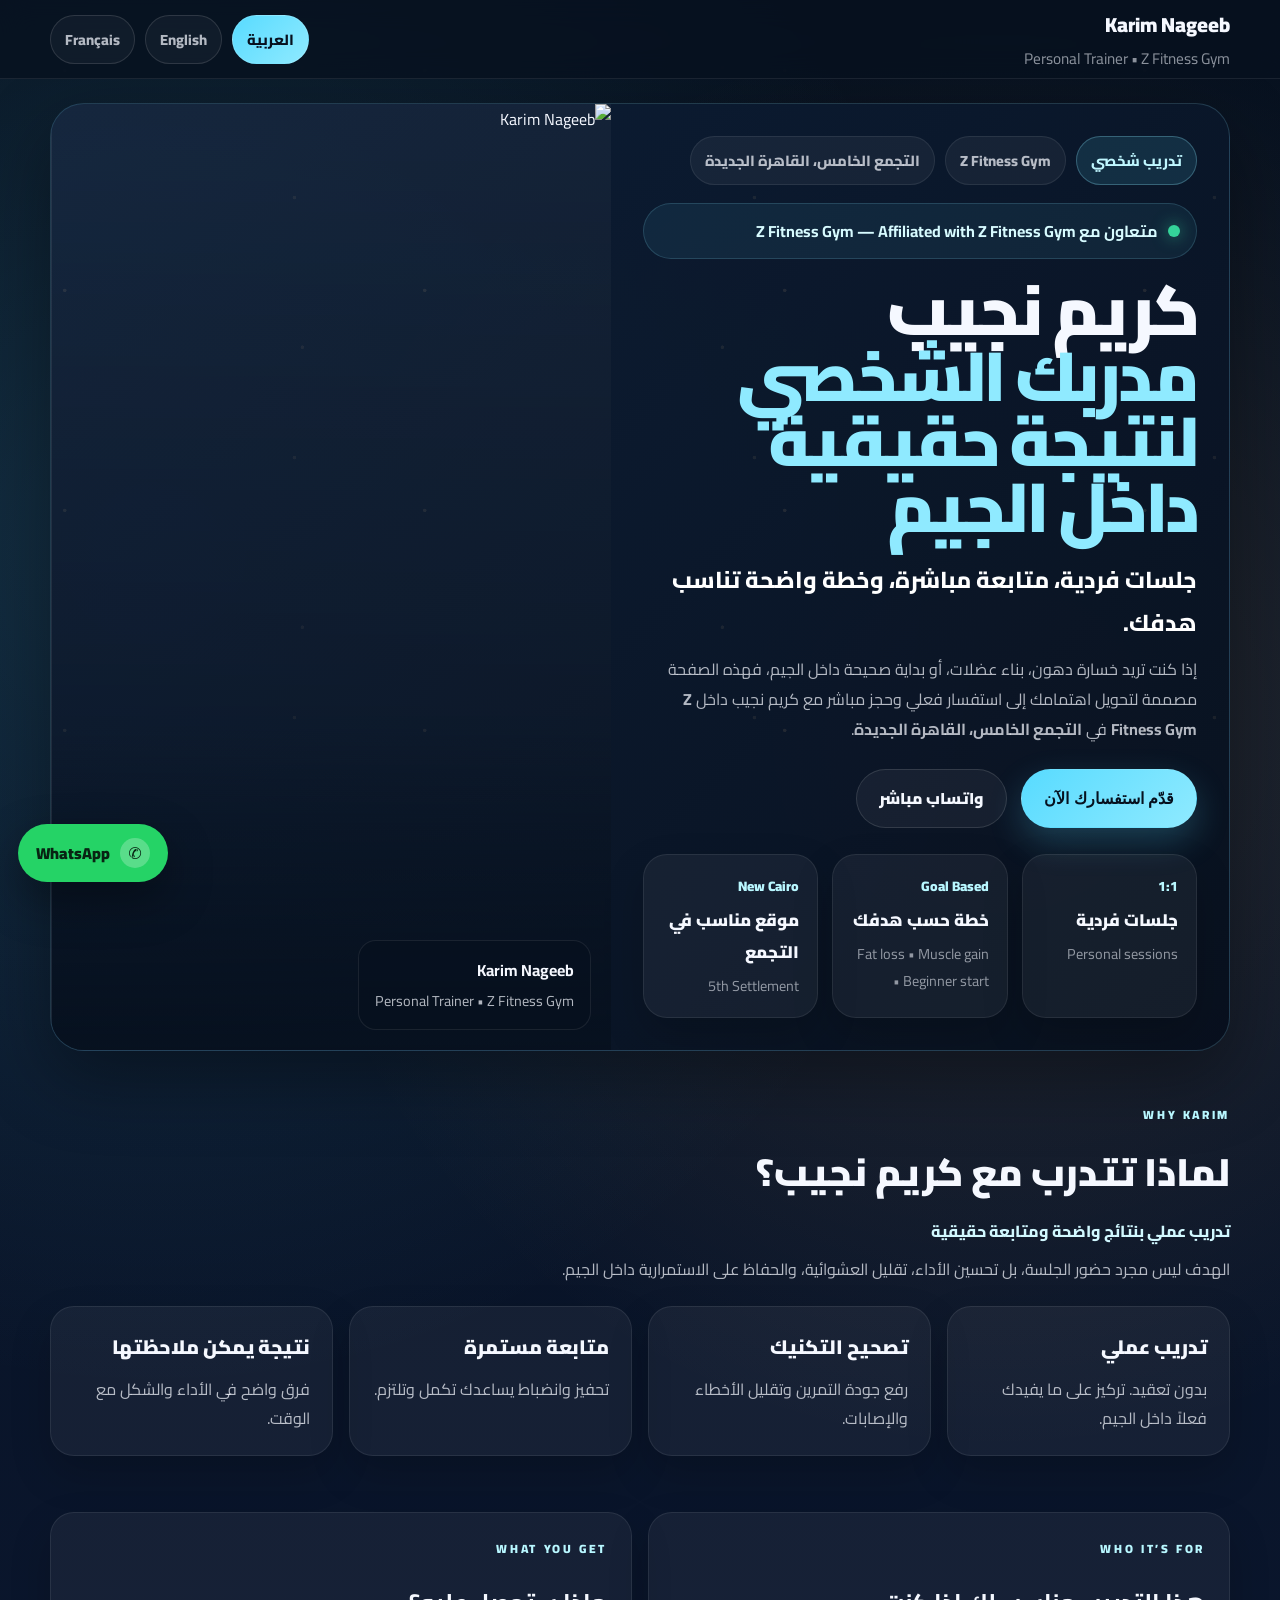
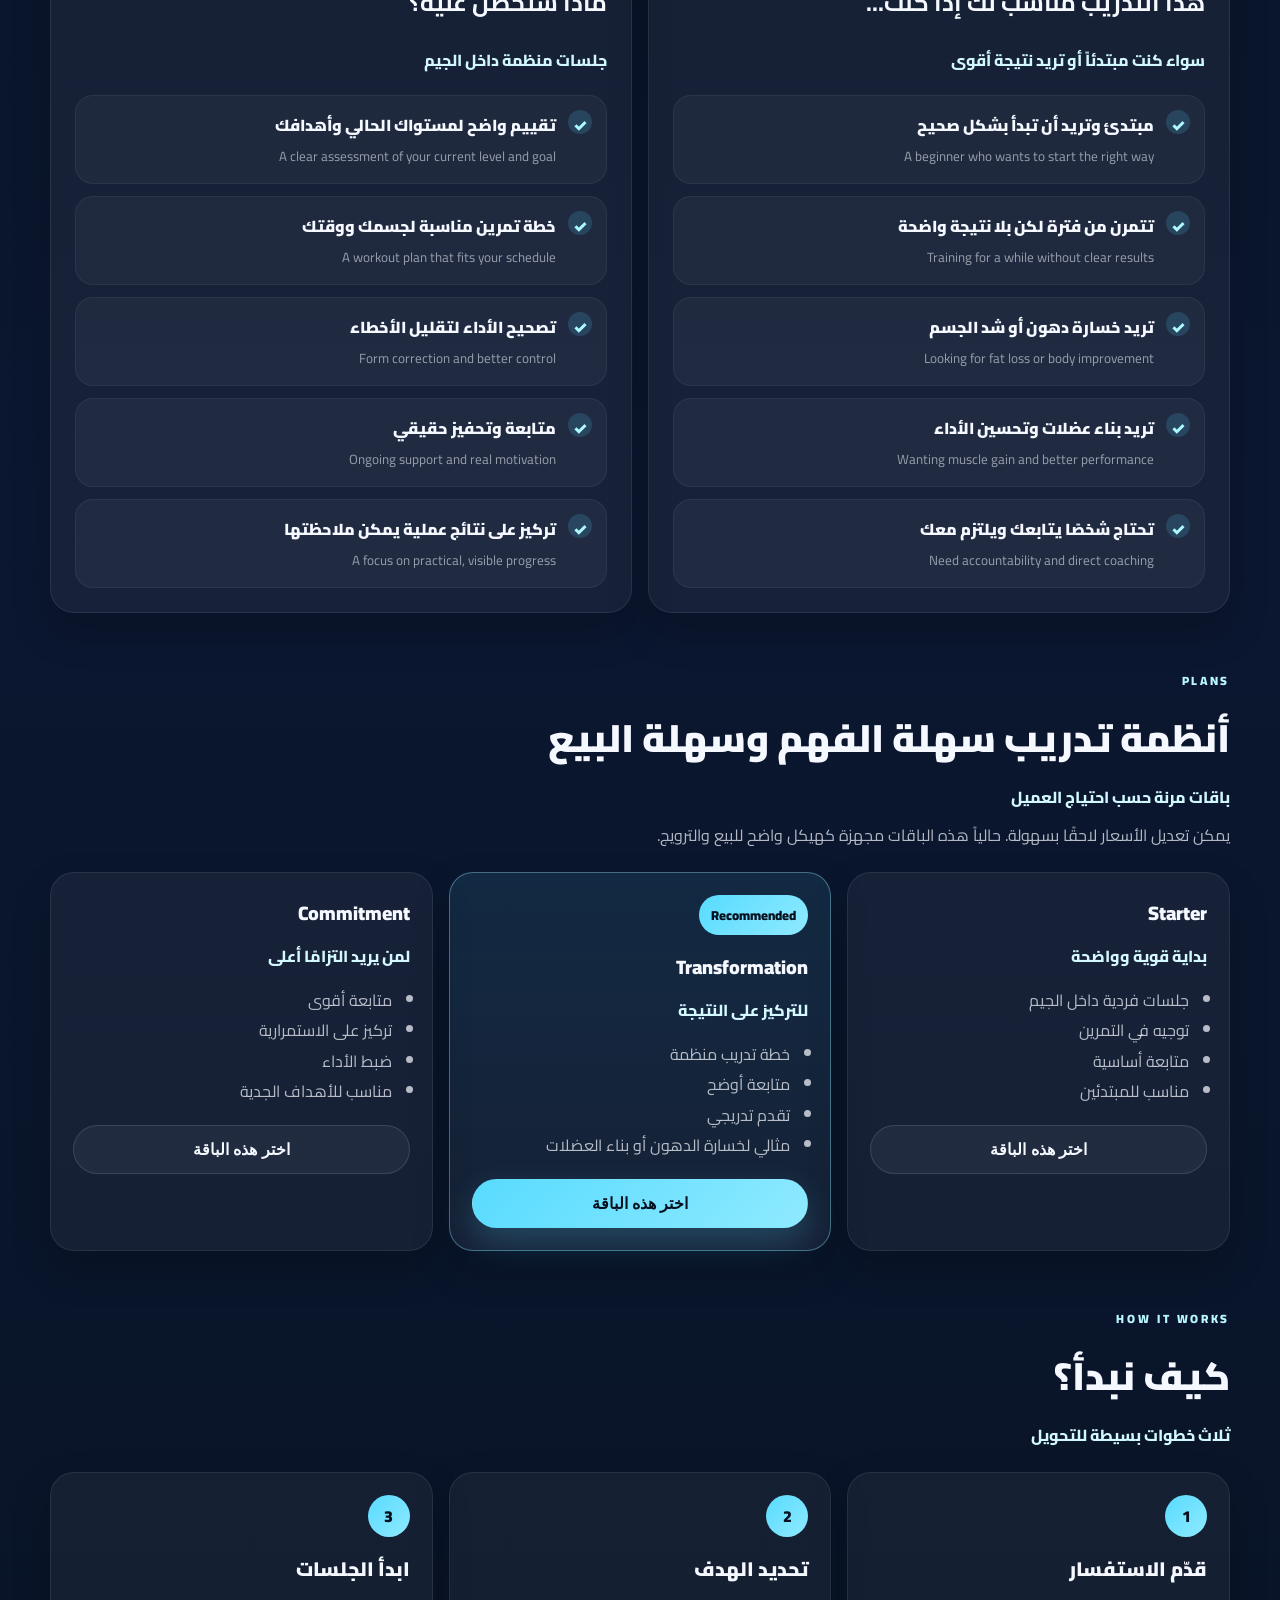
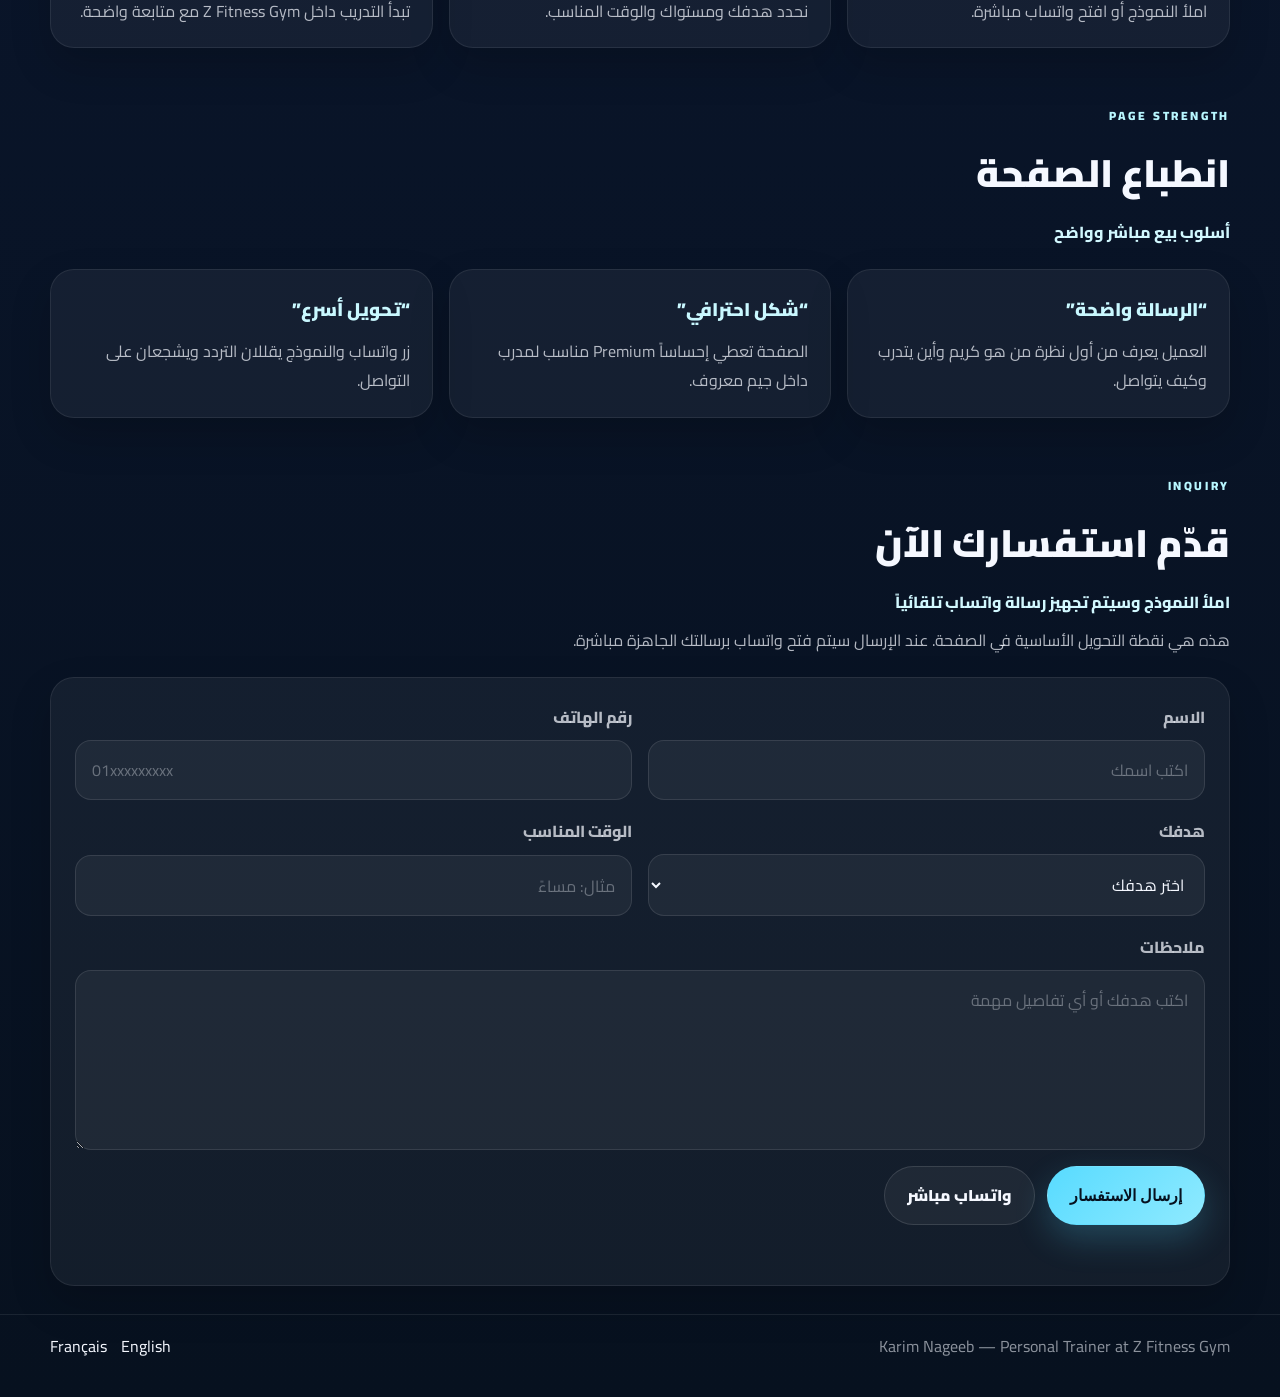
==== commit 78df57f1: "Update website files" ====
--- a/index.html
+++ b/index.html
@@ -5,7 +5,7 @@
   <meta name="viewport" content="width=device-width, initial-scale=1.0" />
   <title>كريم نجيب | مدرب شخصي في Z Fitness New Cairo</title>
   <meta name="description" content="صفحة هبوط عربية كاملة لكريم نجيب، مدرب شخصي متعاون مع Z Fitness Gym في التجمع الخامس، القاهرة الجديدة." />
-  <meta property="og:image" content="karim-hero.png" />
+  <meta property="og:image" content="karim-real.jpg" />
   <link rel="preconnect" href="https://fonts.googleapis.com" />
   <link rel="preconnect" href="https://fonts.gstatic.com" crossorigin />
   <link href="https://fonts.googleapis.com/css2?family=Cairo:wght@400;600;700;800;900&family=Inter:wght@400;500;600;700;800;900&display=swap" rel="stylesheet" />
@@ -21,7 +21,7 @@
     </div>
   </header>
   <main>
-    <section class="hero"><div class="container"><div class="hero-shell"><div class="hero-grid rtl"><div class="hero-copy"><div class="badge-row"><span class="badge">تدريب شخصي</span><span class="badge badge-dark">Z Fitness Gym</span><span class="badge badge-dark">التجمع الخامس، القاهرة الجديدة</span></div><div class="affiliation"><span class="affiliation-dot"></span><span>متعاون مع Z Fitness Gym — Affiliated with Z Fitness Gym</span></div><h1>كريم نجيب<br><span>مدربك الشخصي لنتيجة حقيقية داخل الجيم</span></h1><p class="hero-lead">جلسات فردية، متابعة مباشرة، وخطة واضحة تناسب هدفك.</p><p class="hero-text">إذا كنت تريد خسارة دهون، بناء عضلات، أو بداية صحيحة داخل الجيم، فهذه الصفحة مصممة لتحويل اهتمامك إلى استفسار فعلي وحجز مباشر مع كريم نجيب داخل <strong>Z Fitness Gym</strong> في <strong>التجمع الخامس، القاهرة الجديدة</strong>.</p><div class="cta-row"><button class="btn btn-primary" data-scroll="#inquiry">قدّم استفسارك الآن</button><a class="btn btn-secondary" href="https://wa.me/201005252119" target="_blank" rel="noreferrer">واتساب مباشر</a></div><div class="stats"><article class="stat-card"><div class="stat-top">1:1</div><div class="stat-main">جلسات فردية</div><div class="stat-sub">Personal sessions</div></article><article class="stat-card"><div class="stat-top">Goal Based</div><div class="stat-main">خطة حسب هدفك</div><div class="stat-sub">Fat loss • Muscle gain • Beginner start</div></article><article class="stat-card"><div class="stat-top">New Cairo</div><div class="stat-main">موقع مناسب في التجمع</div><div class="stat-sub">5th Settlement</div></article></div></div><div class="hero-image-card"><img src="karim-hero.png" alt="Karim Nageeb" class="hero-image" /><div class="hero-photo-badge"><strong>Karim Nageeb</strong><span>Personal Trainer • Z Fitness Gym</span></div></div></div></div></div></section>
+    <section class="hero"><div class="container"><div class="hero-shell"><div class="hero-grid rtl"><div class="hero-copy"><div class="badge-row"><span class="badge">تدريب شخصي</span><span class="badge badge-dark">Z Fitness Gym</span><span class="badge badge-dark">التجمع الخامس، القاهرة الجديدة</span></div><div class="affiliation"><span class="affiliation-dot"></span><span>متعاون مع Z Fitness Gym — Affiliated with Z Fitness Gym</span></div><h1>كريم نجيب<br><span>مدربك الشخصي لنتيجة حقيقية داخل الجيم</span></h1><p class="hero-lead">جلسات فردية، متابعة مباشرة، وخطة واضحة تناسب هدفك.</p><p class="hero-text">إذا كنت تريد خسارة دهون، بناء عضلات، أو بداية صحيحة داخل الجيم، فهذه الصفحة مصممة لتحويل اهتمامك إلى استفسار فعلي وحجز مباشر مع كريم نجيب داخل <strong>Z Fitness Gym</strong> في <strong>التجمع الخامس، القاهرة الجديدة</strong>.</p><div class="cta-row"><button class="btn btn-primary" data-scroll="#inquiry">قدّم استفسارك الآن</button><a class="btn btn-secondary" href="https://wa.me/201005252119" target="_blank" rel="noreferrer">واتساب مباشر</a></div><div class="stats"><article class="stat-card"><div class="stat-top">1:1</div><div class="stat-main">جلسات فردية</div><div class="stat-sub">Personal sessions</div></article><article class="stat-card"><div class="stat-top">Goal Based</div><div class="stat-main">خطة حسب هدفك</div><div class="stat-sub">Fat loss • Muscle gain • Beginner start</div></article><article class="stat-card"><div class="stat-top">New Cairo</div><div class="stat-main">موقع مناسب في التجمع</div><div class="stat-sub">5th Settlement</div></article></div></div><div class="hero-image-card"><img src="karim-real.jpg" alt="Karim Nageeb" class="hero-image" /><div class="hero-photo-badge"><strong>Karim Nageeb</strong><span>Personal Trainer • Z Fitness Gym</span></div></div></div></div></div></section>
 
     <section class="section"><div class="container"><div class="section-heading"><div class="eyebrow">Why Karim</div><h2>لماذا تتدرب مع كريم نجيب؟</h2><p class="section-subtitle">تدريب عملي بنتائج واضحة ومتابعة حقيقية</p><p class="section-copy">الهدف ليس مجرد حضور الجلسة، بل تحسين الأداء، تقليل العشوائية، والحفاظ على الاستمرارية داخل الجيم.</p></div><div class="cards four"><article class="info-card"><h3>تدريب عملي</h3><p>بدون تعقيد. تركيز على ما يفيدك فعلاً داخل الجيم.</p></article><article class="info-card"><h3>تصحيح التكنيك</h3><p>رفع جودة التمرين وتقليل الأخطاء والإصابات.</p></article><article class="info-card"><h3>متابعة مستمرة</h3><p>تحفيز وانضباط يساعدك تكمل وتلتزم.</p></article><article class="info-card"><h3>نتيجة يمكن ملاحظتها</h3><p>فرق واضح في الأداء والشكل مع الوقت.</p></article></div></div></section>
 
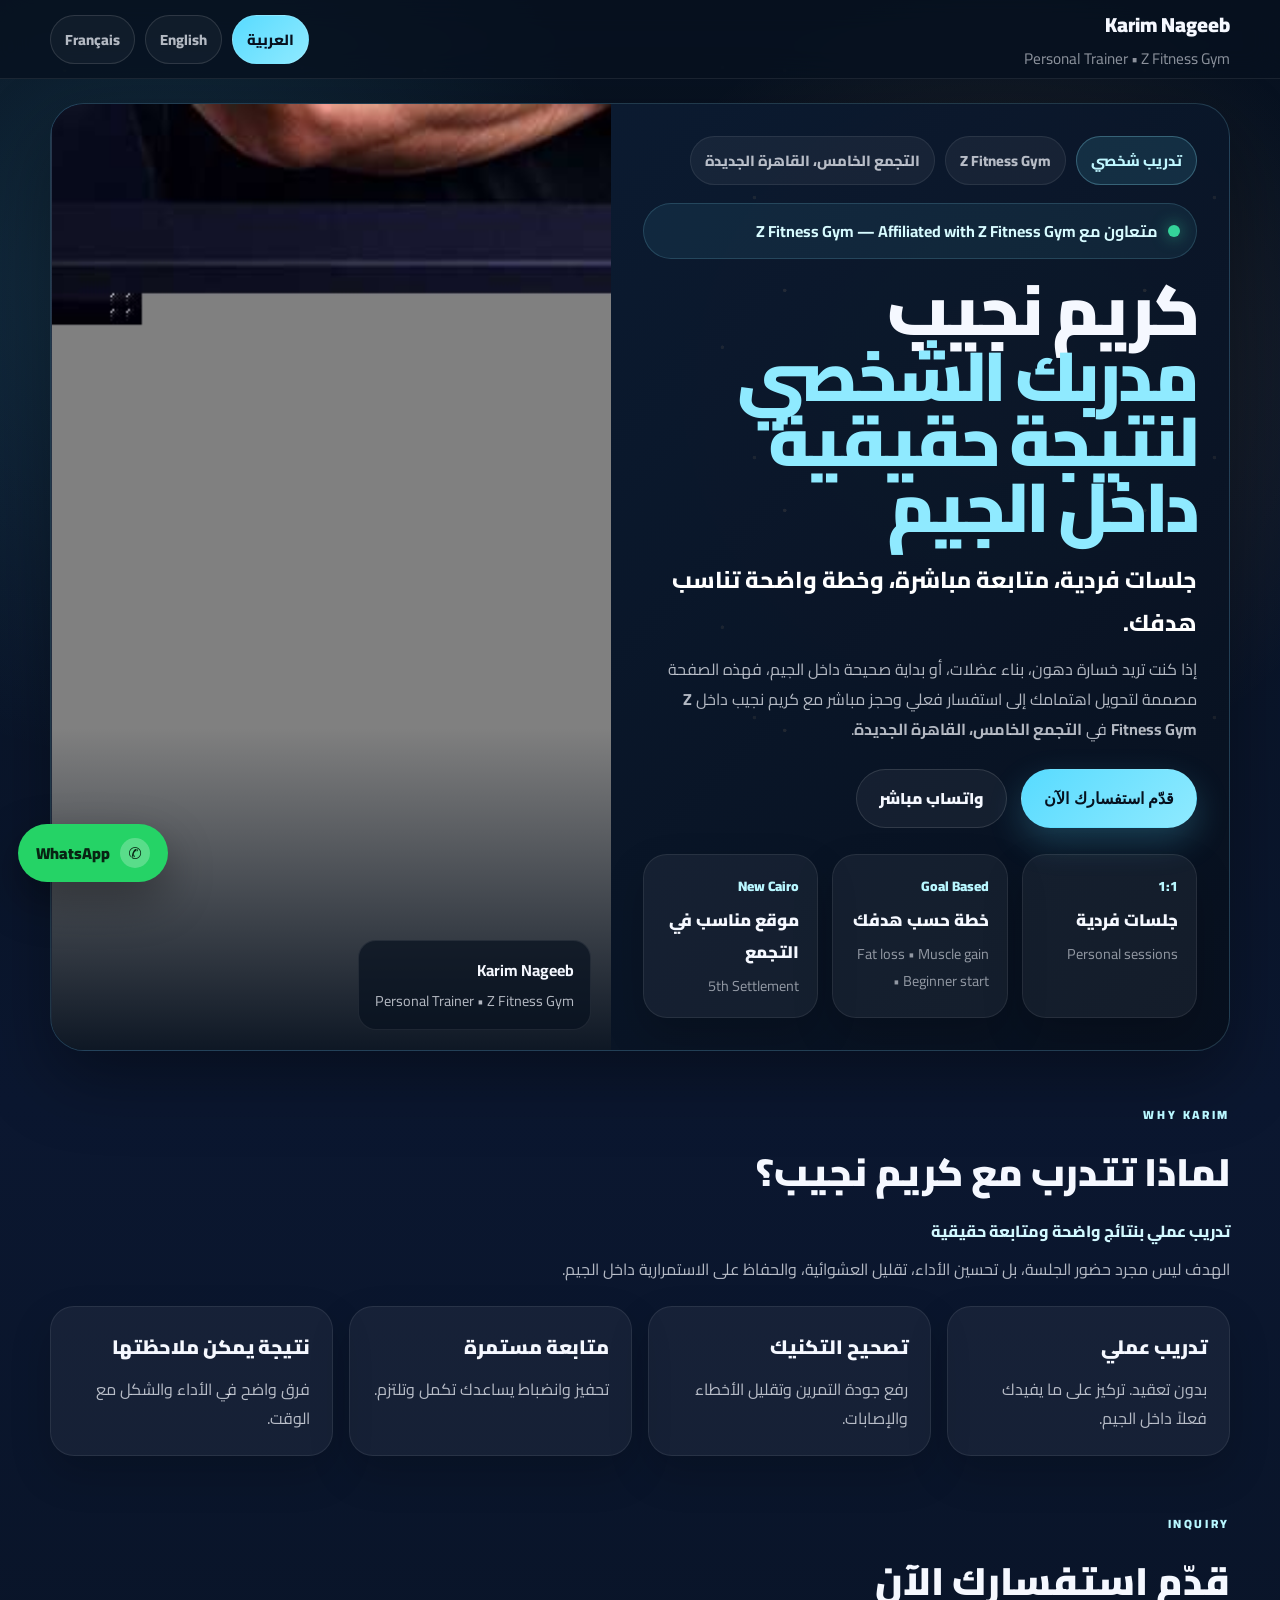
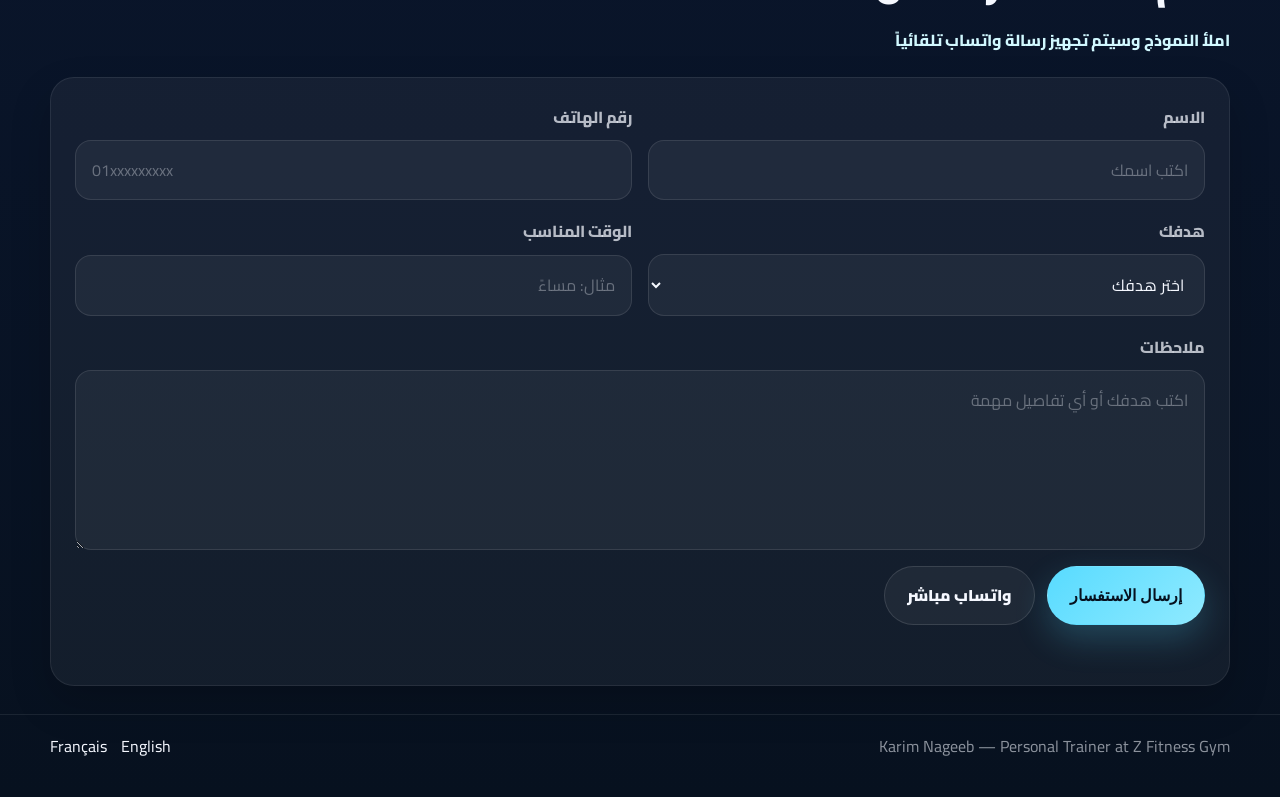
==== commit 4d2126e9: "Update website files" ====
--- a/index.html
+++ b/index.html
@@ -5,7 +5,7 @@
   <meta name="viewport" content="width=device-width, initial-scale=1.0" />
   <title>كريم نجيب | مدرب شخصي في Z Fitness New Cairo</title>
   <meta name="description" content="صفحة هبوط عربية كاملة لكريم نجيب، مدرب شخصي متعاون مع Z Fitness Gym في التجمع الخامس، القاهرة الجديدة." />
-  <meta property="og:image" content="karim-real.jpg" />
+  <meta property="og:image" content="karim-actual-480.jpg" />
   <link rel="preconnect" href="https://fonts.googleapis.com" />
   <link rel="preconnect" href="https://fonts.gstatic.com" crossorigin />
   <link href="https://fonts.googleapis.com/css2?family=Cairo:wght@400;600;700;800;900&family=Inter:wght@400;500;600;700;800;900&display=swap" rel="stylesheet" />
@@ -21,19 +21,9 @@
     </div>
   </header>
   <main>
-    <section class="hero"><div class="container"><div class="hero-shell"><div class="hero-grid rtl"><div class="hero-copy"><div class="badge-row"><span class="badge">تدريب شخصي</span><span class="badge badge-dark">Z Fitness Gym</span><span class="badge badge-dark">التجمع الخامس، القاهرة الجديدة</span></div><div class="affiliation"><span class="affiliation-dot"></span><span>متعاون مع Z Fitness Gym — Affiliated with Z Fitness Gym</span></div><h1>كريم نجيب<br><span>مدربك الشخصي لنتيجة حقيقية داخل الجيم</span></h1><p class="hero-lead">جلسات فردية، متابعة مباشرة، وخطة واضحة تناسب هدفك.</p><p class="hero-text">إذا كنت تريد خسارة دهون، بناء عضلات، أو بداية صحيحة داخل الجيم، فهذه الصفحة مصممة لتحويل اهتمامك إلى استفسار فعلي وحجز مباشر مع كريم نجيب داخل <strong>Z Fitness Gym</strong> في <strong>التجمع الخامس، القاهرة الجديدة</strong>.</p><div class="cta-row"><button class="btn btn-primary" data-scroll="#inquiry">قدّم استفسارك الآن</button><a class="btn btn-secondary" href="https://wa.me/201005252119" target="_blank" rel="noreferrer">واتساب مباشر</a></div><div class="stats"><article class="stat-card"><div class="stat-top">1:1</div><div class="stat-main">جلسات فردية</div><div class="stat-sub">Personal sessions</div></article><article class="stat-card"><div class="stat-top">Goal Based</div><div class="stat-main">خطة حسب هدفك</div><div class="stat-sub">Fat loss • Muscle gain • Beginner start</div></article><article class="stat-card"><div class="stat-top">New Cairo</div><div class="stat-main">موقع مناسب في التجمع</div><div class="stat-sub">5th Settlement</div></article></div></div><div class="hero-image-card"><img src="karim-real.jpg" alt="Karim Nageeb" class="hero-image" /><div class="hero-photo-badge"><strong>Karim Nageeb</strong><span>Personal Trainer • Z Fitness Gym</span></div></div></div></div></div></section>
-
+    <section class="hero"><div class="container"><div class="hero-shell"><div class="hero-grid rtl"><div class="hero-copy"><div class="badge-row"><span class="badge">تدريب شخصي</span><span class="badge badge-dark">Z Fitness Gym</span><span class="badge badge-dark">التجمع الخامس، القاهرة الجديدة</span></div><div class="affiliation"><span class="affiliation-dot"></span><span>متعاون مع Z Fitness Gym — Affiliated with Z Fitness Gym</span></div><h1>كريم نجيب<br><span>مدربك الشخصي لنتيجة حقيقية داخل الجيم</span></h1><p class="hero-lead">جلسات فردية، متابعة مباشرة، وخطة واضحة تناسب هدفك.</p><p class="hero-text">إذا كنت تريد خسارة دهون، بناء عضلات، أو بداية صحيحة داخل الجيم، فهذه الصفحة مصممة لتحويل اهتمامك إلى استفسار فعلي وحجز مباشر مع كريم نجيب داخل <strong>Z Fitness Gym</strong> في <strong>التجمع الخامس، القاهرة الجديدة</strong>.</p><div class="cta-row"><button class="btn btn-primary" data-scroll="#inquiry">قدّم استفسارك الآن</button><a class="btn btn-secondary" href="https://wa.me/201005252119" target="_blank" rel="noreferrer">واتساب مباشر</a></div><div class="stats"><article class="stat-card"><div class="stat-top">1:1</div><div class="stat-main">جلسات فردية</div><div class="stat-sub">Personal sessions</div></article><article class="stat-card"><div class="stat-top">Goal Based</div><div class="stat-main">خطة حسب هدفك</div><div class="stat-sub">Fat loss • Muscle gain • Beginner start</div></article><article class="stat-card"><div class="stat-top">New Cairo</div><div class="stat-main">موقع مناسب في التجمع</div><div class="stat-sub">5th Settlement</div></article></div></div><div class="hero-image-card"><img src="karim-actual-480.jpg" alt="Karim Nageeb" class="hero-image" /><div class="hero-photo-badge"><strong>Karim Nageeb</strong><span>Personal Trainer • Z Fitness Gym</span></div></div></div></div></div></section>
     <section class="section"><div class="container"><div class="section-heading"><div class="eyebrow">Why Karim</div><h2>لماذا تتدرب مع كريم نجيب؟</h2><p class="section-subtitle">تدريب عملي بنتائج واضحة ومتابعة حقيقية</p><p class="section-copy">الهدف ليس مجرد حضور الجلسة، بل تحسين الأداء، تقليل العشوائية، والحفاظ على الاستمرارية داخل الجيم.</p></div><div class="cards four"><article class="info-card"><h3>تدريب عملي</h3><p>بدون تعقيد. تركيز على ما يفيدك فعلاً داخل الجيم.</p></article><article class="info-card"><h3>تصحيح التكنيك</h3><p>رفع جودة التمرين وتقليل الأخطاء والإصابات.</p></article><article class="info-card"><h3>متابعة مستمرة</h3><p>تحفيز وانضباط يساعدك تكمل وتلتزم.</p></article><article class="info-card"><h3>نتيجة يمكن ملاحظتها</h3><p>فرق واضح في الأداء والشكل مع الوقت.</p></article></div></div></section>
-
-    <section class="section"><div class="container split-grid"><article class="panel"><div class="eyebrow">Who It’s For</div><h2>هذا التدريب مناسب لك إذا كنت...</h2><p class="section-subtitle">سواء كنت مبتدئاً أو تريد نتيجة أقوى</p><ul class="check-list"><li><span>مبتدئ وتريد أن تبدأ بشكل صحيح</span><small>A beginner who wants to start the right way</small></li><li><span>تتمرن من فترة لكن بلا نتيجة واضحة</span><small>Training for a while without clear results</small></li><li><span>تريد خسارة دهون أو شد الجسم</span><small>Looking for fat loss or body improvement</small></li><li><span>تريد بناء عضلات وتحسين الأداء</span><small>Wanting muscle gain and better performance</small></li><li><span>تحتاج شخصًا يتابعك ويلتزم معك</span><small>Need accountability and direct coaching</small></li></ul></article><article class="panel"><div class="eyebrow">What You Get</div><h2>ماذا ستحصل عليه؟</h2><p class="section-subtitle">جلسات منظمة داخل الجيم</p><ul class="check-list"><li><span>تقييم واضح لمستواك الحالي وأهدافك</span><small>A clear assessment of your current level and goal</small></li><li><span>خطة تمرين مناسبة لجسمك ووقتك</span><small>A workout plan that fits your schedule</small></li><li><span>تصحيح الأداء لتقليل الأخطاء</span><small>Form correction and better control</small></li><li><span>متابعة وتحفيز حقيقي</span><small>Ongoing support and real motivation</small></li><li><span>تركيز على نتائج عملية يمكن ملاحظتها</span><small>A focus on practical, visible progress</small></li></ul></article></div></section>
-
-    <section class="section"><div class="container"><div class="section-heading"><div class="eyebrow">Plans</div><h2>أنظمة تدريب سهلة الفهم وسهلة البيع</h2><p class="section-subtitle">باقات مرنة حسب احتياج العميل</p><p class="section-copy">يمكن تعديل الأسعار لاحقًا بسهولة. حالياً هذه الباقات مجهزة كهيكل واضح للبيع والترويج.</p></div><div class="cards three"><article class="plan-card"><h3>Starter</h3><p class="plan-subtitle">بداية قوية وواضحة</p><ul><li>جلسات فردية داخل الجيم</li><li>توجيه في التمرين</li><li>متابعة أساسية</li><li>مناسب للمبتدئين</li></ul><button class="btn btn-secondary plan-btn" data-scroll="#inquiry">اختر هذه الباقة</button></article><article class="plan-card plan-featured"><div class="recommended">Recommended</div><h3>Transformation</h3><p class="plan-subtitle">للتركيز على النتيجة</p><ul><li>خطة تدريب منظمة</li><li>متابعة أوضح</li><li>تقدم تدريجي</li><li>مثالي لخسارة الدهون أو بناء العضلات</li></ul><button class="btn btn-primary plan-btn" data-scroll="#inquiry">اختر هذه الباقة</button></article><article class="plan-card"><h3>Commitment</h3><p class="plan-subtitle">لمن يريد التزامًا أعلى</p><ul><li>متابعة أقوى</li><li>تركيز على الاستمرارية</li><li>ضبط الأداء</li><li>مناسب للأهداف الجدية</li></ul><button class="btn btn-secondary plan-btn" data-scroll="#inquiry">اختر هذه الباقة</button></article></div></div></section>
-
-    <section class="section"><div class="container"><div class="section-heading"><div class="eyebrow">How It Works</div><h2>كيف نبدأ؟</h2><p class="section-subtitle">ثلاث خطوات بسيطة للتحويل</p></div><div class="steps-grid"><article class="step-card"><div class="step-number">1</div><h3>قدّم الاستفسار</h3><p>املأ النموذج أو افتح واتساب مباشرة.</p></article><article class="step-card"><div class="step-number">2</div><h3>تحديد الهدف</h3><p>نحدد هدفك ومستواك والوقت المناسب.</p></article><article class="step-card"><div class="step-number">3</div><h3>ابدأ الجلسات</h3><p>تبدأ التدريب داخل Z Fitness Gym مع متابعة واضحة.</p></article></div></div></section>
-
-    <section class="section"><div class="container"><div class="section-heading"><div class="eyebrow">Page Strength</div><h2>انطباع الصفحة</h2><p class="section-subtitle">أسلوب بيع مباشر وواضح</p></div><div class="testimonials"><article class="testimonial-card"><div class="quote">“الرسالة واضحة”</div><div class="author">العميل يعرف من أول نظرة من هو كريم وأين يتدرب وكيف يتواصل.</div></article><article class="testimonial-card"><div class="quote">“شكل احترافي”</div><div class="author">الصفحة تعطي إحساساً Premium مناسب لمدرب داخل جيم معروف.</div></article><article class="testimonial-card"><div class="quote">“تحويل أسرع”</div><div class="author">زر واتساب والنموذج يقللان التردد ويشجعان على التواصل.</div></article></div></div></section>
-
-    <section class="section" id="inquiry"><div class="container"><div class="section-heading"><div class="eyebrow">Inquiry</div><h2>قدّم استفسارك الآن</h2><p class="section-subtitle">املأ النموذج وسيتم تجهيز رسالة واتساب تلقائياً</p><p class="section-copy">هذه هي نقطة التحويل الأساسية في الصفحة. عند الإرسال سيتم فتح واتساب برسالتك الجاهزة مباشرة.</p></div><div class="form-card"><form id="inquiryForm" class="inquiry-form" data-intro="استفسار تدريب جديد" data-label-name="الاسم" data-label-phone="الهاتف" data-label-goal="الهدف" data-label-time="الوقت المناسب" data-label-notes="الملاحظات" data-error="من فضلك أكمل البيانات الأساسية." data-success="جاري فتح واتساب برسالتك الجاهزة..." data-na="غير محدد" data-none="لا يوجد"><div class="field"><label for="name">الاسم</label><input id="name" name="name" type="text" placeholder="اكتب اسمك" required /></div><div class="field"><label for="phone">رقم الهاتف</label><input id="phone" name="phone" type="tel" placeholder="01xxxxxxxxx" required /></div><div class="field"><label for="goal">هدفك</label><select id="goal" name="goal" required><option value="" disabled selected>اختر هدفك</option><option value="خسارة دهون">خسارة دهون</option><option value="بناء عضلات">بناء عضلات</option><option value="بداية للمبتدئين">بداية للمبتدئين</option><option value="تحسين الأداء">تحسين الأداء</option></select></div><div class="field"><label for="time">الوقت المناسب</label><input id="time" name="time" type="text" placeholder="مثال: مساءً" /></div><div class="field field-wide"><label for="notes">ملاحظات</label><textarea id="notes" name="notes" rows="5" placeholder="اكتب هدفك أو أي تفاصيل مهمة"></textarea></div><div class="form-actions"><button class="btn btn-primary" type="submit">إرسال الاستفسار</button><a class="btn btn-secondary" href="https://wa.me/201005252119" target="_blank" rel="noreferrer">واتساب مباشر</a></div><div id="formMessage" class="form-message" aria-live="polite"></div></form></div></div></section>
+    <section class="section" id="inquiry"><div class="container"><div class="section-heading"><div class="eyebrow">Inquiry</div><h2>قدّم استفسارك الآن</h2><p class="section-subtitle">املأ النموذج وسيتم تجهيز رسالة واتساب تلقائياً</p></div><div class="form-card"><form id="inquiryForm" class="inquiry-form" data-intro="استفسار تدريب جديد" data-label-name="الاسم" data-label-phone="الهاتف" data-label-goal="الهدف" data-label-time="الوقت المناسب" data-label-notes="الملاحظات" data-error="من فضلك أكمل البيانات الأساسية." data-success="جاري فتح واتساب برسالتك الجاهزة..." data-na="غير محدد" data-none="لا يوجد"><div class="field"><label for="name">الاسم</label><input id="name" name="name" type="text" placeholder="اكتب اسمك" required /></div><div class="field"><label for="phone">رقم الهاتف</label><input id="phone" name="phone" type="tel" placeholder="01xxxxxxxxx" required /></div><div class="field"><label for="goal">هدفك</label><select id="goal" name="goal" required><option value="" disabled selected>اختر هدفك</option><option value="خسارة دهون">خسارة دهون</option><option value="بناء عضلات">بناء عضلات</option><option value="بداية للمبتدئين">بداية للمبتدئين</option><option value="تحسين الأداء">تحسين الأداء</option></select></div><div class="field"><label for="time">الوقت المناسب</label><input id="time" name="time" type="text" placeholder="مثال: مساءً" /></div><div class="field field-wide"><label for="notes">ملاحظات</label><textarea id="notes" name="notes" rows="5" placeholder="اكتب هدفك أو أي تفاصيل مهمة"></textarea></div><div class="form-actions"><button class="btn btn-primary" type="submit">إرسال الاستفسار</button><a class="btn btn-secondary" href="https://wa.me/201005252119" target="_blank" rel="noreferrer">واتساب مباشر</a></div><div id="formMessage" class="form-message" aria-live="polite"></div></form></div></div></section>
   </main>
   <footer class="site-footer"><div class="container footer-wrap"><div>Karim Nageeb — Personal Trainer at Z Fitness Gym</div><div class="footer-links"><a href="en.html">English</a><a href="fr.html">Français</a></div></div></footer>
   <script src="script.js"></script>
